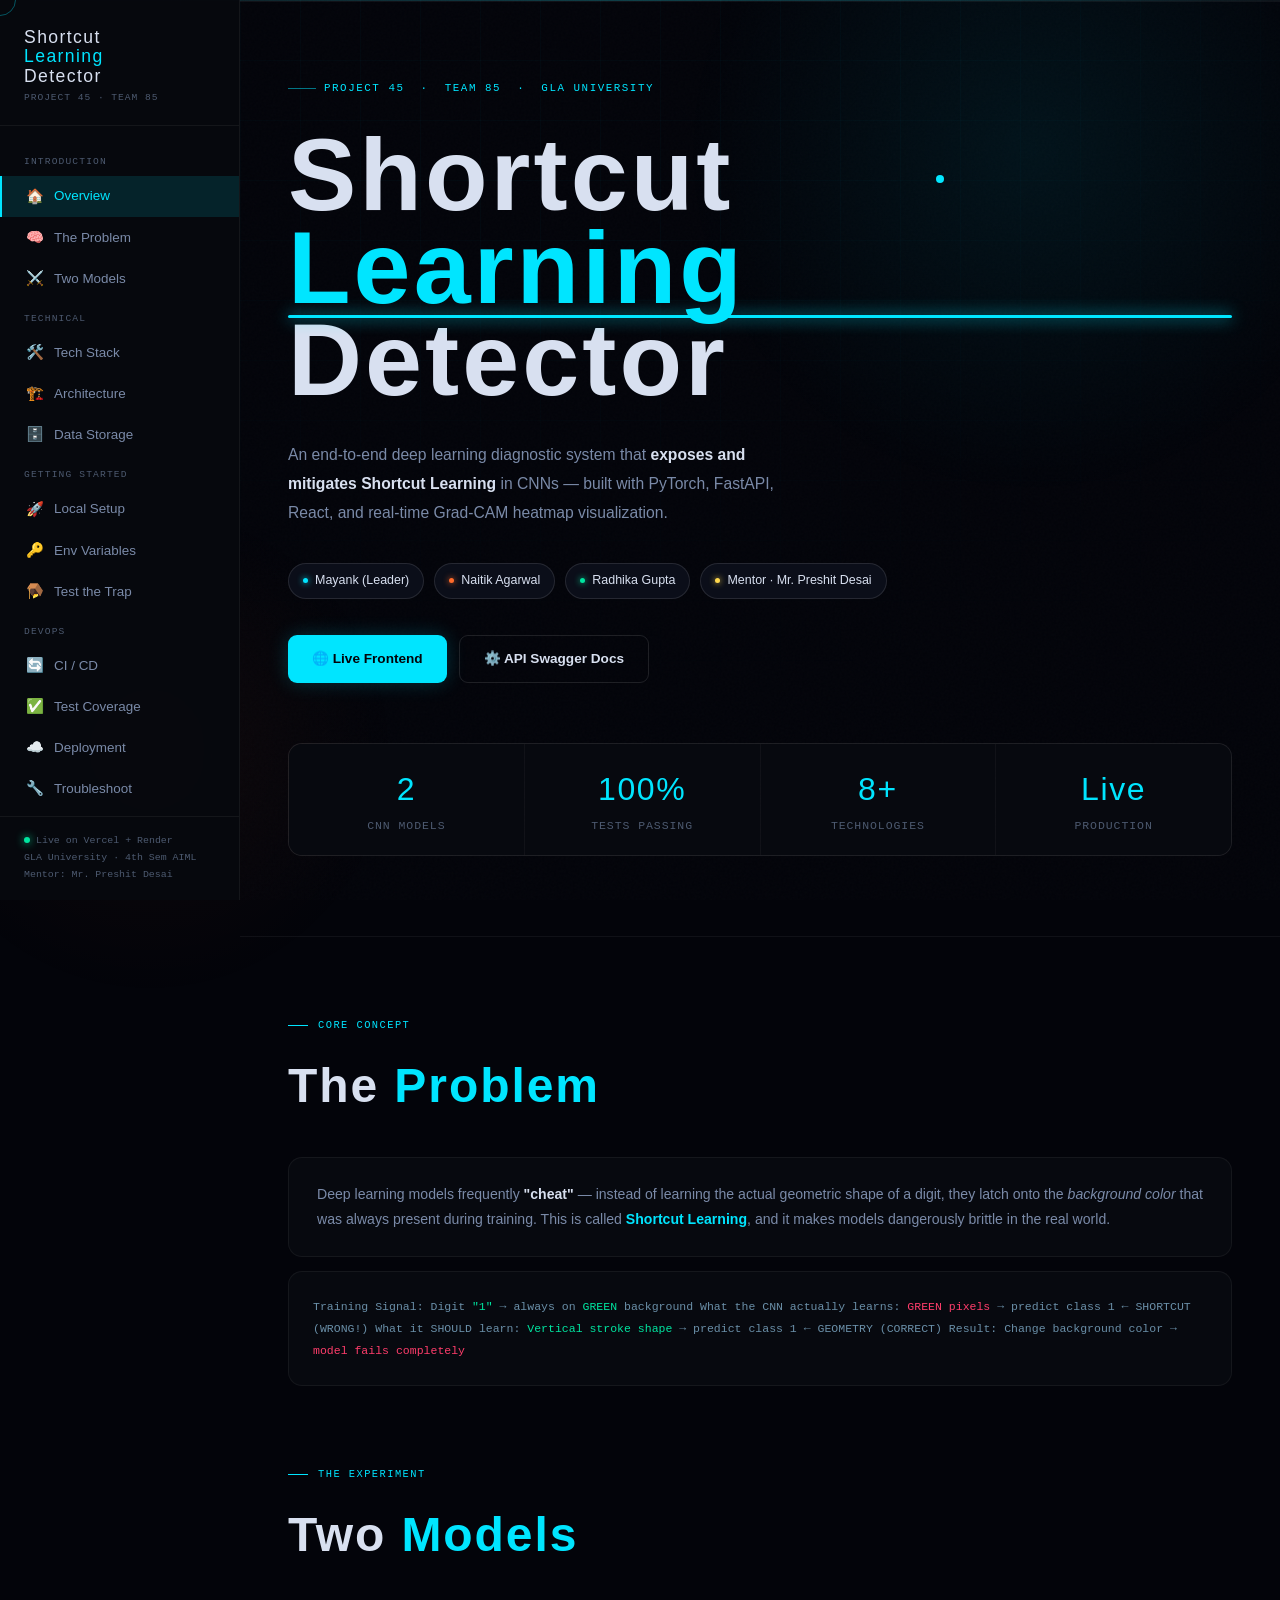
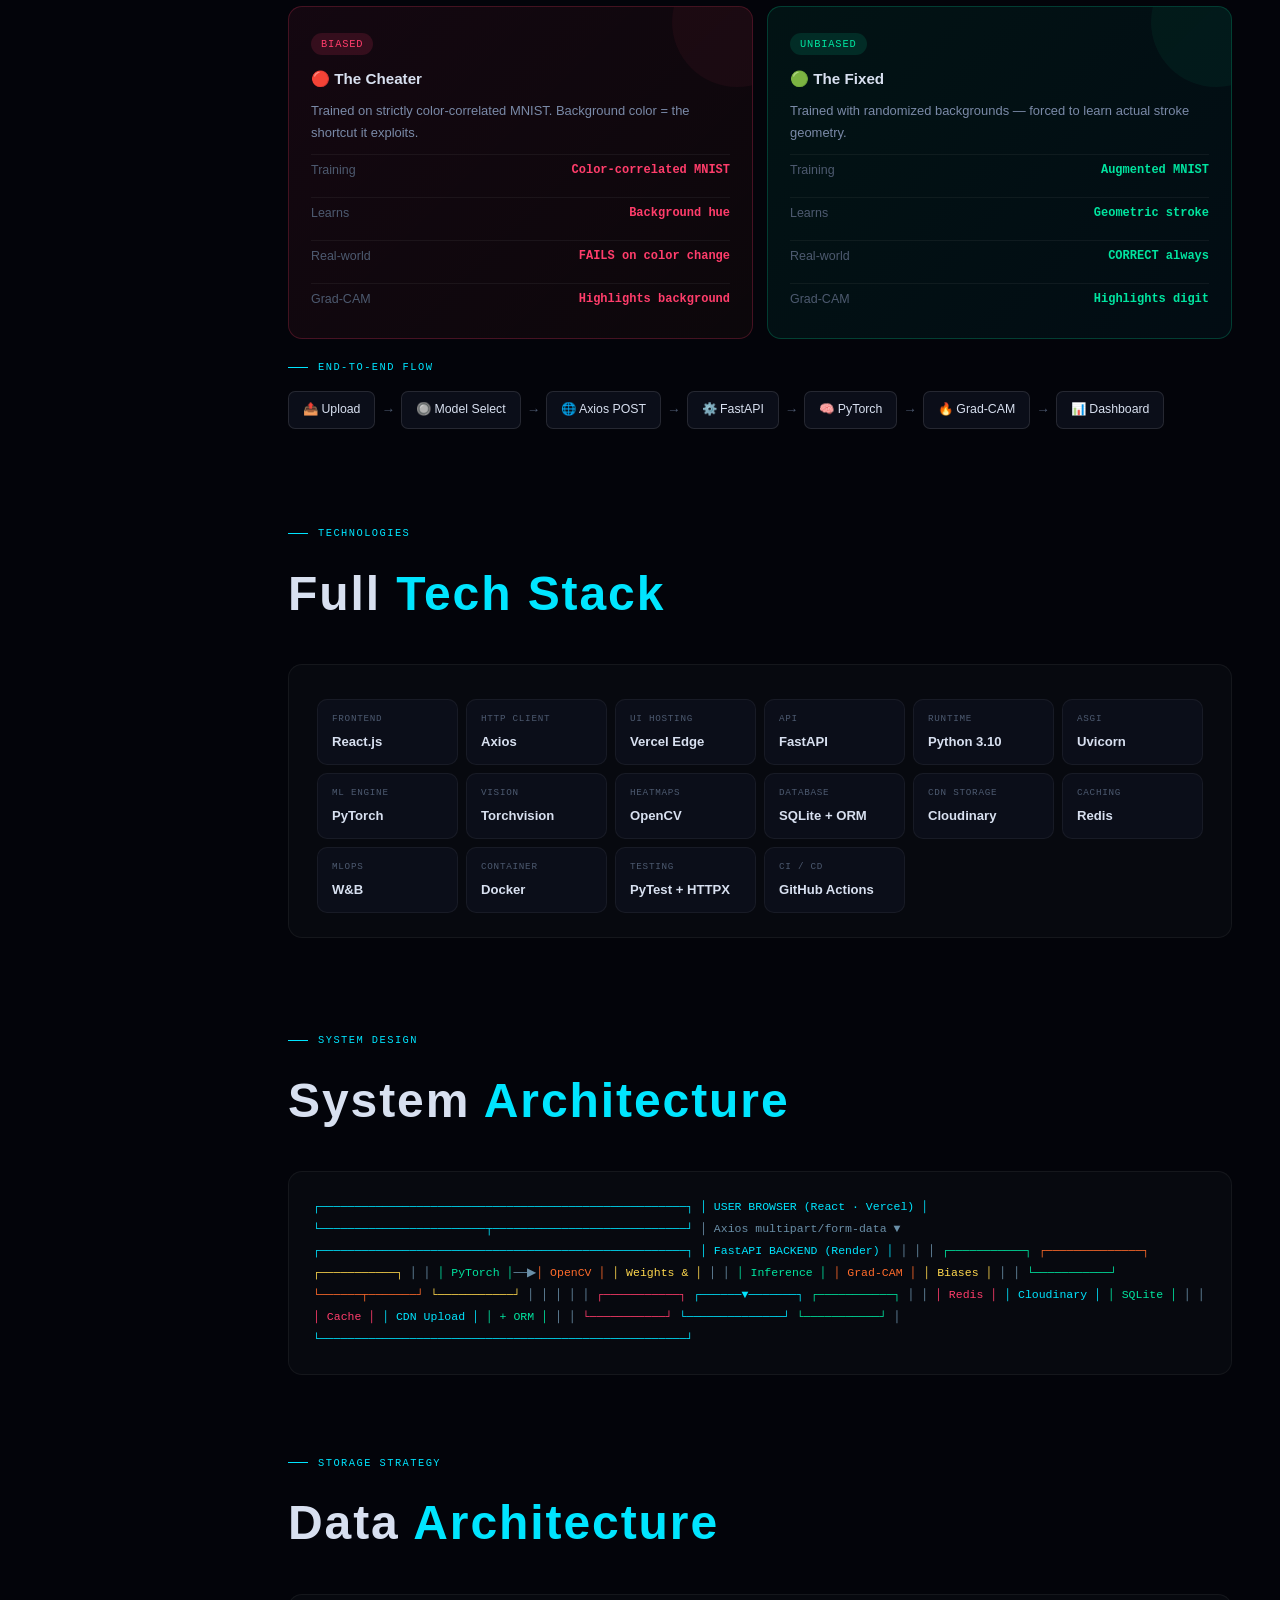
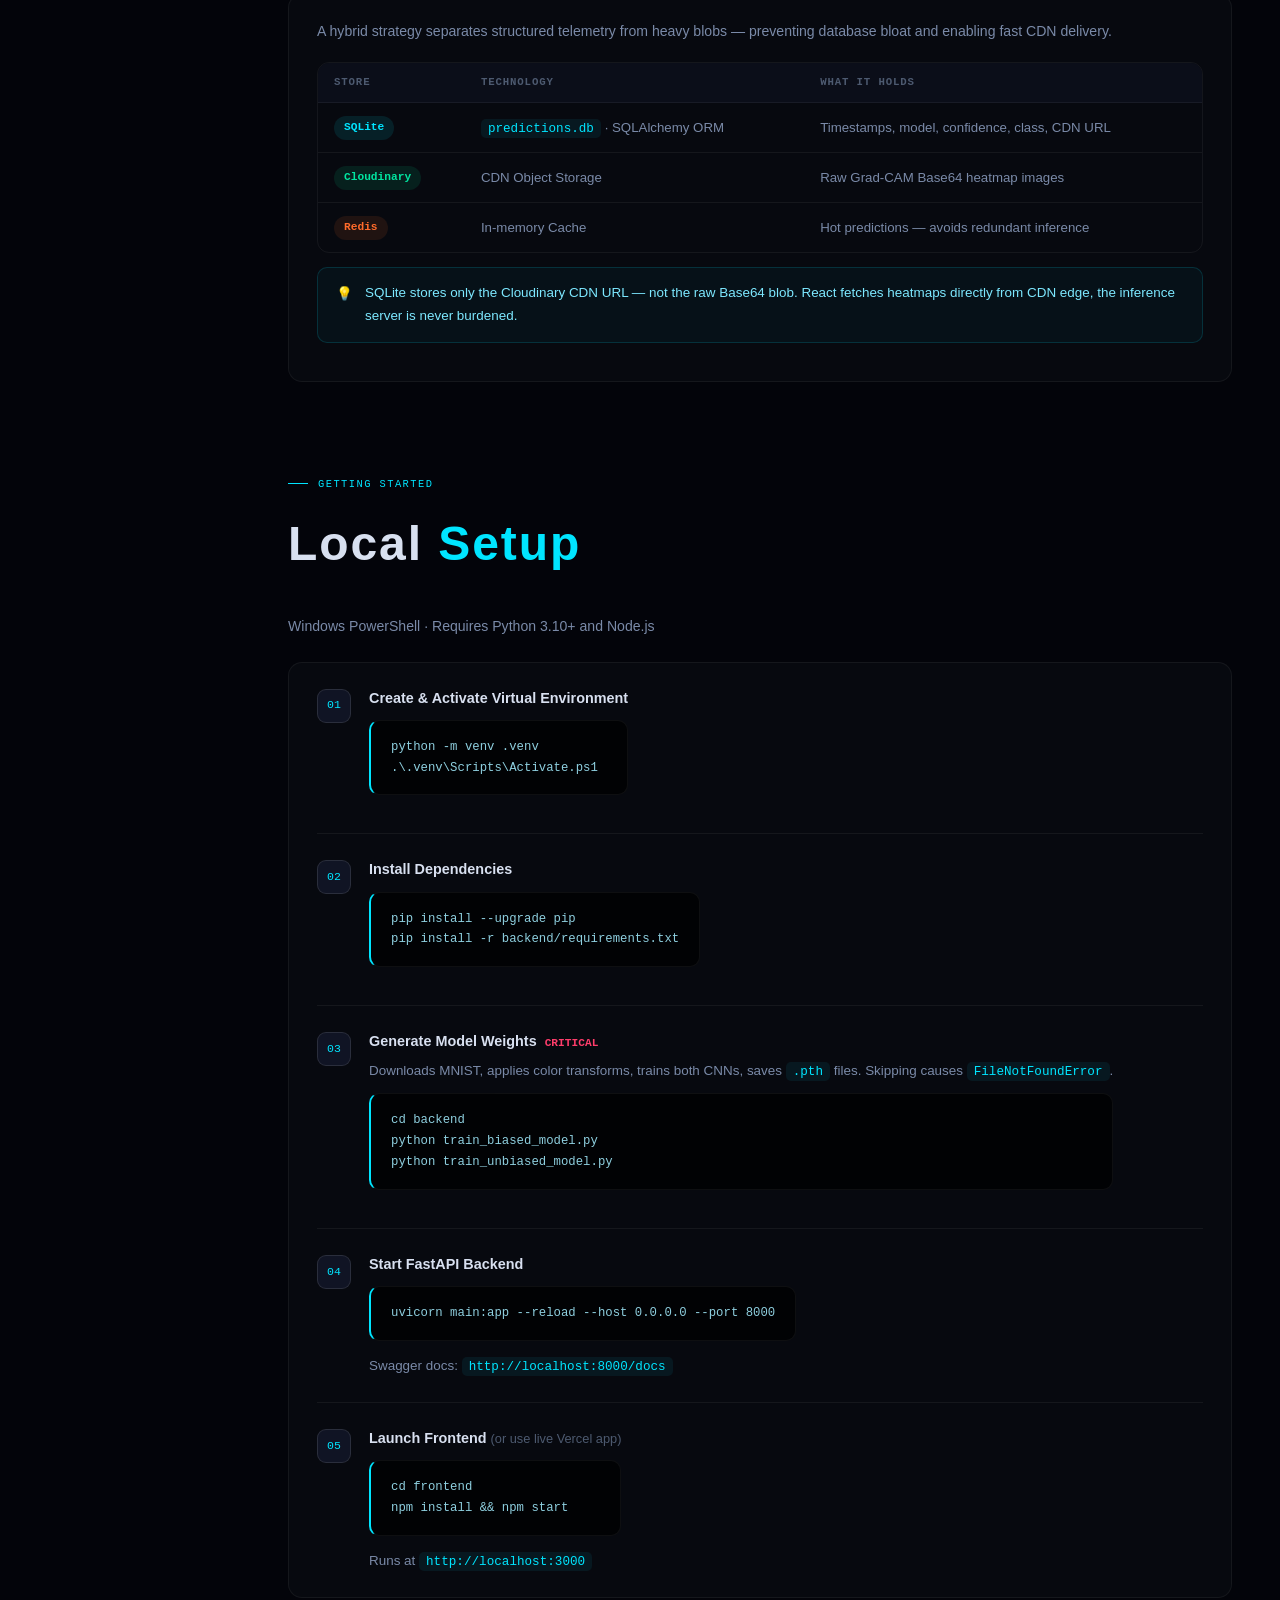
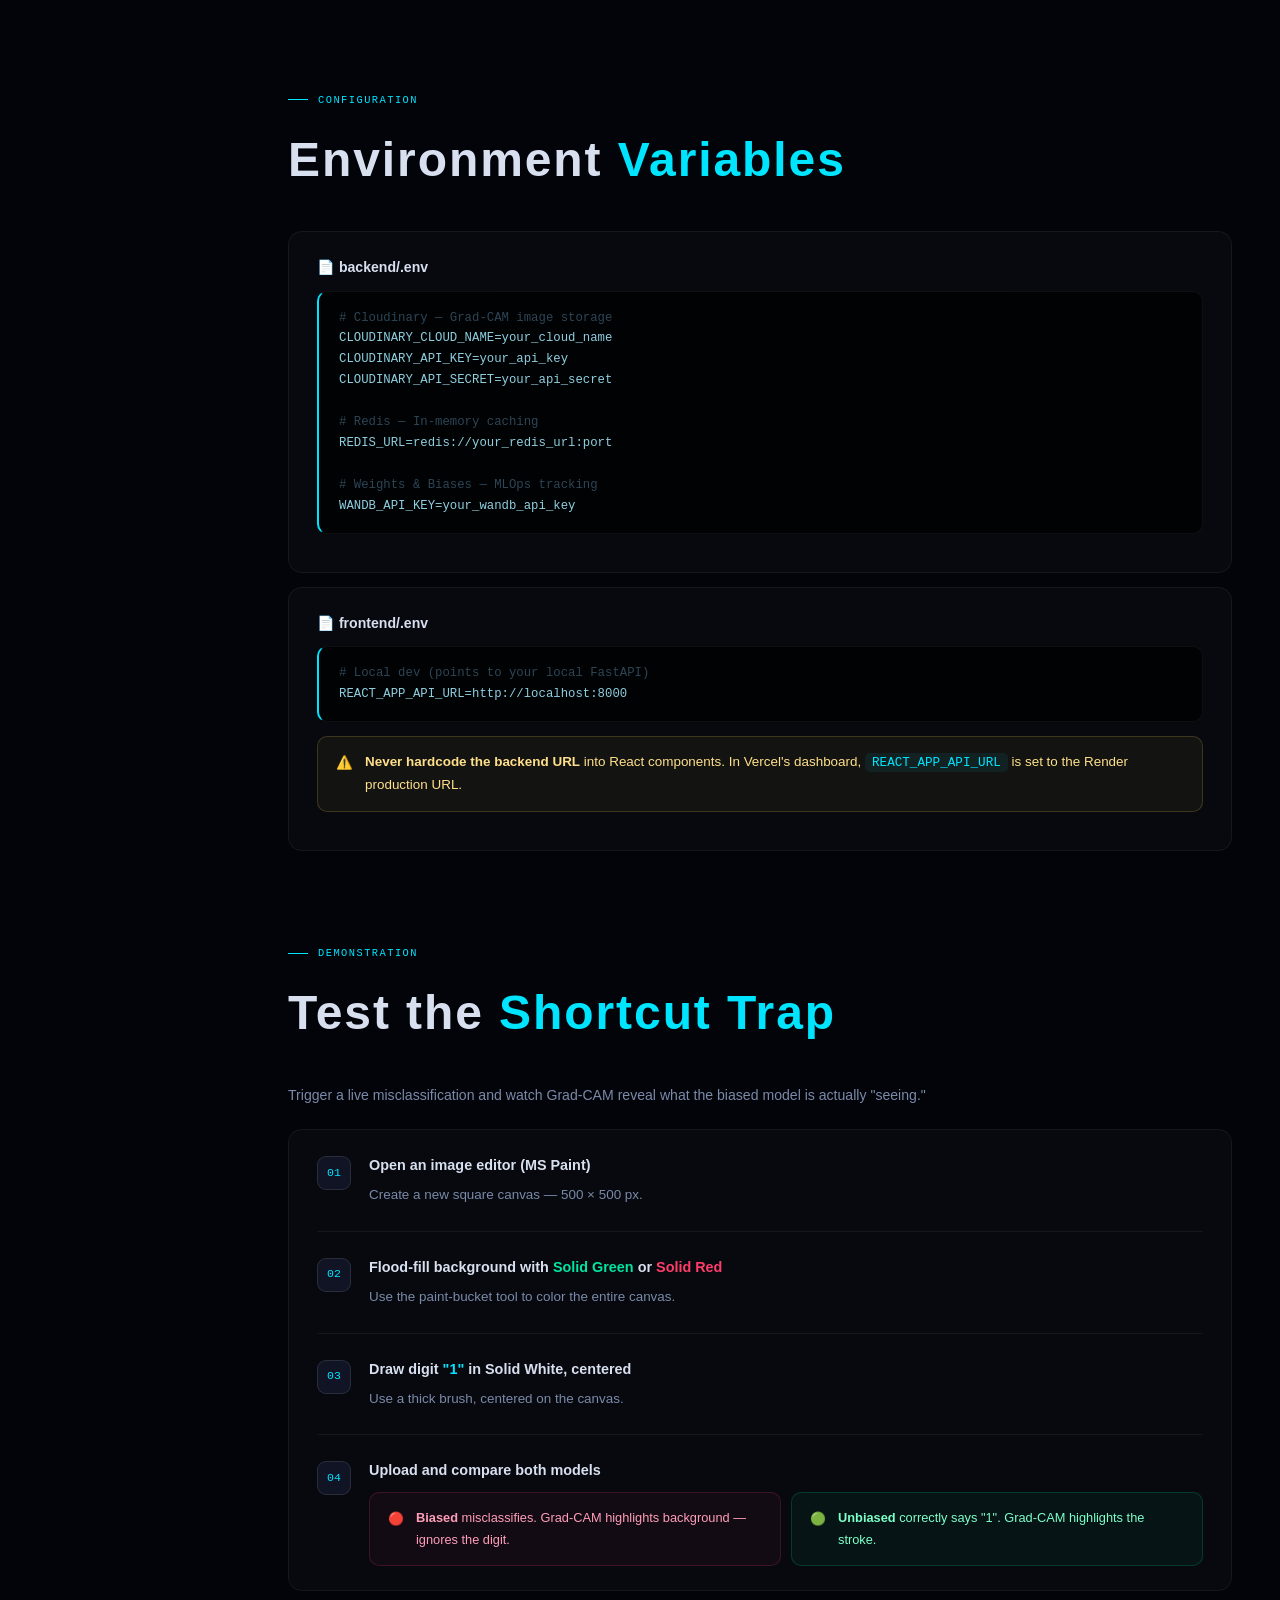
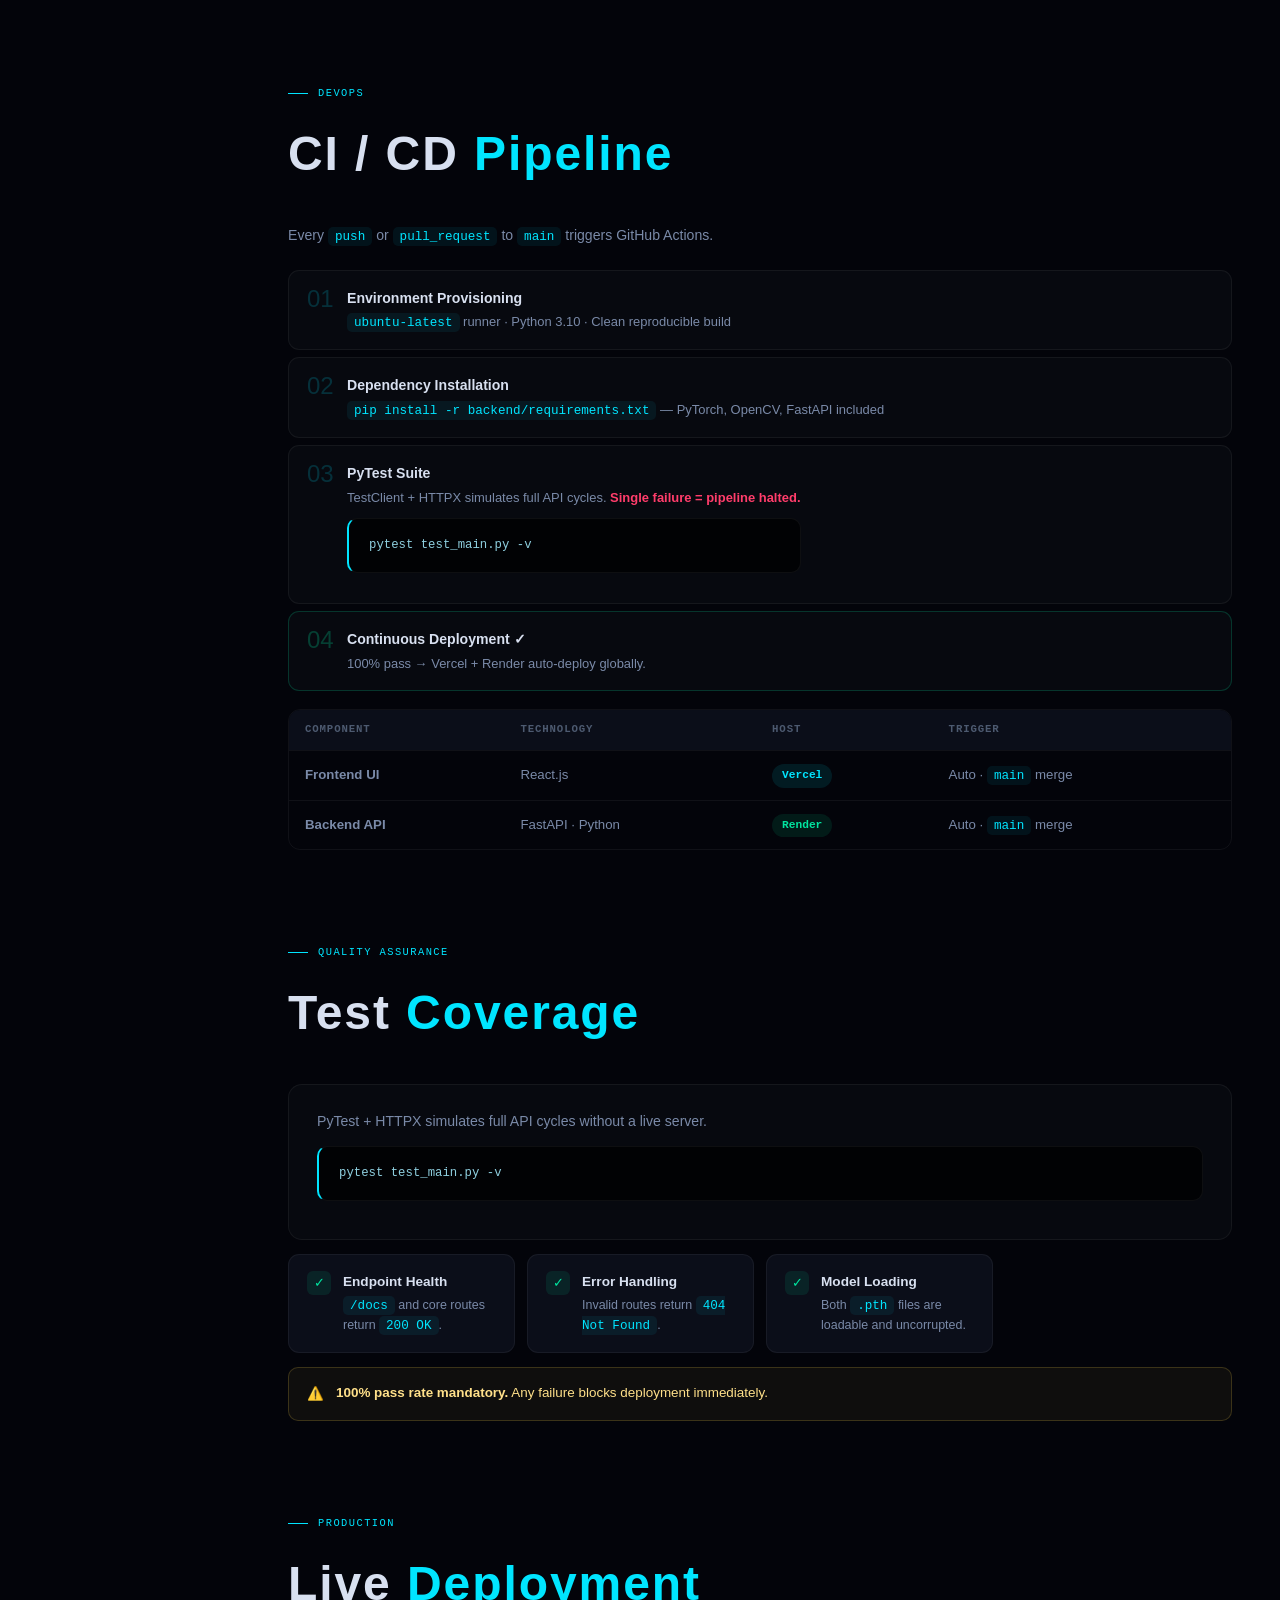
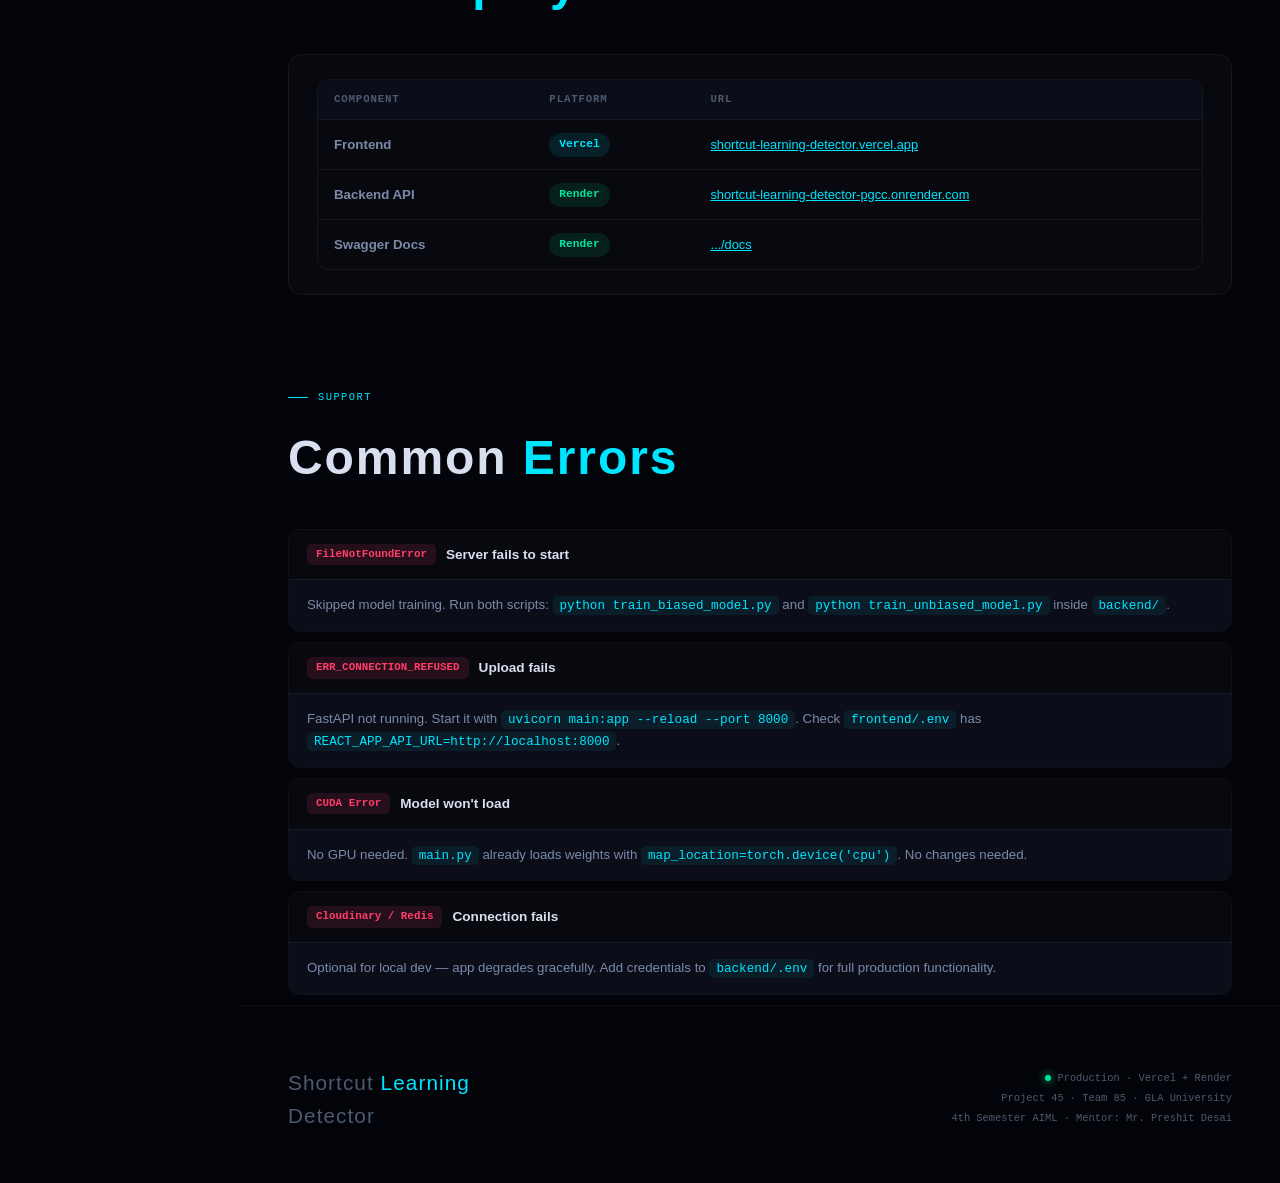
==== index.html @ f6b5def5 "Interactive Index.html" ====
<!DOCTYPE html>
<!-- saved from url=(0043)file:///C:/Users/naiti/Downloads/index.html -->
<html lang="en"><head><meta http-equiv="Content-Type" content="text/html; charset=UTF-8">

<meta name="viewport" content="width=device-width,initial-scale=1.0">
<title>Shortcut Learning Detector · Interactive Docs</title>
<link href="./index2_files/css2" rel="stylesheet">
<style>
:root{
  --bg:#03040a;--s1:#07090f;--s2:#0b0e19;--s3:#101424;
  --border:rgba(255,255,255,0.055);--border2:rgba(255,255,255,0.11);
  --cyan:#00e5ff;--cyan-dim:rgba(0,229,255,0.12);
  --green:#00e5a0;--green-dim:rgba(0,229,160,0.1);
  --red:#ff3d6b;--red-dim:rgba(255,61,107,0.1);
  --orange:#ff6b2b;--yellow:#ffd84d;
  --text:#d8e0f0;--muted:#4d5a70;--muted2:#7a8aa8;
}
*{box-sizing:border-box;margin:0;padding:0}
html{scroll-behavior:smooth}
body{background:var(--bg);color:var(--text);font-family:'Outfit',sans-serif;font-weight:400;overflow-x:hidden;cursor:none;line-height:1.6}

/* CURSOR */
#cur{position:fixed;width:8px;height:8px;background:var(--cyan);border-radius:50%;pointer-events:none;z-index:9999;transform:translate(-50%,-50%);mix-blend-mode:screen}
#ring{position:fixed;width:32px;height:32px;border:1px solid rgba(0,229,255,.35);border-radius:50%;pointer-events:none;z-index:9998;transform:translate(-50%,-50%);transition:width .25s,height .25s,border-color .25s}

/* NOISE */
body::after{content:'';position:fixed;inset:0;background-image:url("data:image/svg+xml,%3Csvg viewBox='0 0 512 512' xmlns='http://www.w3.org/2000/svg'%3E%3Cfilter id='f'%3E%3CfeTurbulence type='fractalNoise' baseFrequency='.75' numOctaves='4' stitchTiles='stitch'/%3E%3C/filter%3E%3Crect width='100%25' height='100%25' filter='url(%23f)'/%3E%3C/svg%3E");opacity:.02;pointer-events:none;z-index:0}

/* ANIMATED GRID BG */
.grid-bg{position:fixed;inset:0;z-index:0;
  background-image:linear-gradient(rgba(0,229,255,.025) 1px,transparent 1px),linear-gradient(90deg,rgba(0,229,255,.025) 1px,transparent 1px);
  background-size:60px 60px;
  mask-image:radial-gradient(ellipse 80% 80% at 50% 0%,black 30%,transparent 100%)}
.glow-1{position:fixed;width:700px;height:700px;border-radius:50%;background:radial-gradient(circle,rgba(0,229,255,.07) 0%,transparent 70%);top:-200px;right:-100px;pointer-events:none;z-index:0;animation:float1 12s ease-in-out infinite}
.glow-2{position:fixed;width:500px;height:500px;border-radius:50%;background:radial-gradient(circle,rgba(255,107,43,.05) 0%,transparent 70%);bottom:-100px;left:-100px;pointer-events:none;z-index:0;animation:float2 15s ease-in-out infinite}
@keyframes float1{0%,100%{transform:translate(0,0)}50%{transform:translate(-30px,40px)}}
@keyframes float2{0%,100%{transform:translate(0,0)}50%{transform:translate(30px,-30px)}}

/* SCAN LINE */
.scan{position:fixed;top:0;left:0;right:0;height:1px;background:linear-gradient(90deg,transparent 0%,var(--cyan) 50%,transparent 100%);opacity:.2;z-index:1;animation:scan 8s linear infinite}
@keyframes scan{0%{top:-1px}100%{top:100vh}}

/* SIDEBAR NAV */
.sidebar{
  position:fixed;left:0;top:0;bottom:0;width:240px;
  background:rgba(7,9,15,.92);
  border-right:1px solid var(--border);
  z-index:100;
  display:flex;flex-direction:column;
  padding:0;
  backdrop-filter:blur(20px);
  transform:translateX(0);
  transition:transform .3s;
}
.sidebar-logo{
  padding:28px 24px 20px;
  border-bottom:1px solid var(--border);
}
.sidebar-logo-title{
  font-family:'Bebas Neue',sans-serif;
  font-size:1.1rem;letter-spacing:.08em;
  line-height:1.1;
}
.sidebar-logo-title span{color:var(--cyan)}
.sidebar-logo-sub{
  font-family:'JetBrains Mono',monospace;
  font-size:.6rem;color:var(--muted);
  letter-spacing:.1em;text-transform:uppercase;
  margin-top:4px;
}
.sidebar-nav{flex:1;overflow-y:auto;padding:16px 0}
.nav-group-label{
  font-family:'JetBrains Mono',monospace;
  font-size:.6rem;color:var(--muted);
  letter-spacing:.12em;text-transform:uppercase;
  padding:12px 24px 6px;
}
.nav-item{
  display:flex;align-items:center;gap:10px;
  padding:9px 24px;font-size:.84rem;font-weight:500;
  color:var(--muted2);text-decoration:none;
  border-left:2px solid transparent;
  transition:all .2s;cursor:pointer;
}
.nav-item:hover{color:var(--text);background:rgba(0,229,255,.04);border-left-color:rgba(0,229,255,.3)}
.nav-item.active{color:var(--cyan);background:var(--cyan-dim);border-left-color:var(--cyan)}
.nav-item .ni{font-size:.9rem;width:18px;text-align:center}
.sidebar-footer{
  padding:16px 24px;border-top:1px solid var(--border);
  font-family:'JetBrains Mono',monospace;
  font-size:.62rem;color:var(--muted);line-height:1.7;
}
.live-dot{display:inline-block;width:6px;height:6px;border-radius:50%;background:var(--green);box-shadow:0 0 8px var(--green);margin-right:6px;animation:pulse 2s infinite}
@keyframes pulse{0%,100%{opacity:1}50%{opacity:.4}}

/* MOBILE TOGGLE */
.mob-toggle{display:none;position:fixed;top:16px;left:16px;z-index:200;width:40px;height:40px;background:var(--s2);border:1px solid var(--border2);border-radius:10px;align-items:center;justify-content:center;cursor:none;font-size:1rem}

/* MAIN */
.main{margin-left:240px;position:relative;z-index:2}
.page{max-width:820px;padding:0 48px 120px}

/* HERO */
.hero{
  min-height:100vh;
  display:flex;flex-direction:column;justify-content:center;
  padding:80px 48px 80px;
  position:relative;
  border-bottom:1px solid var(--border);
}
.hero-tag{
  display:inline-flex;align-items:center;gap:8px;
  font-family:'JetBrains Mono',monospace;
  font-size:.68rem;color:var(--cyan);
  letter-spacing:.14em;text-transform:uppercase;
  margin-bottom:32px;
  opacity:0;animation:up .6s .1s ease forwards;
}
.hero-tag::before{content:'';width:28px;height:1px;background:var(--cyan);opacity:.5}
.hero-h1{
  font-family:'Bebas Neue',sans-serif;
  font-size:clamp(3.5rem,8vw,7.5rem);
  line-height:.9;letter-spacing:.03em;
  opacity:0;animation:up .7s .2s ease forwards;
  margin-bottom:6px;
}
.hero-h1 .w1{display:block;color:var(--text)}
.hero-h1 .w2{display:block;color:var(--cyan);position:relative}
.hero-h1 .w2::after{
  content:'';position:absolute;
  left:0;bottom:-4px;height:3px;width:0%;
  background:var(--cyan);border-radius:2px;
  animation:underline-grow 1s 1.2s ease forwards;
  box-shadow:0 0 16px var(--cyan);
}
@keyframes underline-grow{to{width:100%}}
.hero-h1 .w3{display:block;color:var(--text)}
.hero-p{
  font-size:.98rem;color:var(--muted2);font-weight:300;
  max-width:520px;line-height:1.85;
  margin:28px 0 36px;
  opacity:0;animation:up .6s .5s ease forwards;
}
.hero-chips{
  display:flex;flex-wrap:wrap;gap:10px;margin-bottom:36px;
  opacity:0;animation:up .6s .65s ease forwards;
}
.chip{
  display:flex;align-items:center;gap:7px;
  background:var(--s2);border:1px solid var(--border2);
  border-radius:100px;padding:7px 14px;font-size:.78rem;
  transition:all .25s;
}
.chip:hover{border-color:rgba(0,229,255,.3);background:var(--s3);transform:translateY(-1px)}
.chip-dot{width:5px;height:5px;border-radius:50%}
.hero-btns{display:flex;gap:12px;flex-wrap:wrap;opacity:0;animation:up .6s .8s ease forwards}
.btn{
  display:inline-flex;align-items:center;gap:9px;
  padding:12px 24px;border-radius:9px;
  font-size:.85rem;font-weight:600;
  text-decoration:none;transition:all .25s;
  position:relative;overflow:hidden;
}
.btn::before{content:'';position:absolute;inset:0;background:linear-gradient(90deg,transparent,rgba(255,255,255,.1),transparent);transform:translateX(-100%);transition:transform .5s}
.btn:hover::before{transform:translateX(100%)}
.btn-p{background:var(--cyan);color:#03040a;box-shadow:0 0 20px rgba(0,229,255,.2)}
.btn-p:hover{background:#2aeeff;box-shadow:0 0 36px rgba(0,229,255,.4);transform:translateY(-2px)}
.btn-s{background:transparent;color:var(--text);border:1px solid var(--border2)}
.btn-s:hover{border-color:var(--cyan);color:var(--cyan);transform:translateY(-2px)}

/* STATS ROW */
.stats{
  display:grid;grid-template-columns:repeat(4,1fr);gap:1px;
  background:var(--border);border:1px solid var(--border);
  border-radius:14px;overflow:hidden;margin-top:60px;
  opacity:0;animation:up .6s 1s ease forwards;
}
.stat{background:var(--s1);padding:20px 24px;text-align:center}
.stat-num{font-family:'Bebas Neue',sans-serif;font-size:2rem;color:var(--cyan);letter-spacing:.05em}
.stat-label{font-size:.72rem;color:var(--muted);font-family:'JetBrains Mono',monospace;text-transform:uppercase;letter-spacing:.08em;margin-top:2px}

/* SECTIONS */
.section{padding:80px 48px 0;scroll-margin-top:40px}
.sec-eyebrow{
  font-family:'JetBrains Mono',monospace;
  font-size:.65rem;color:var(--cyan);
  letter-spacing:.14em;text-transform:uppercase;
  display:flex;align-items:center;gap:10px;margin-bottom:14px;
}
.sec-eyebrow::before{content:'';width:20px;height:1px;background:var(--cyan)}
.sec-title{
  font-family:'Bebas Neue',sans-serif;
  font-size:clamp(2rem,4vw,3rem);
  letter-spacing:.04em;margin-bottom:32px;
}
.sec-title .ac{color:var(--cyan)}

/* CARDS */
.card{
  background:var(--s1);border:1px solid var(--border);
  border-radius:14px;padding:24px 28px;margin-bottom:14px;
  transition:border-color .3s,transform .3s,box-shadow .3s;
  position:relative;overflow:hidden;
}
.card::after{content:'';position:absolute;inset:0;background:linear-gradient(135deg,rgba(0,229,255,.025),transparent 50%);opacity:0;transition:opacity .3s}
.card:hover{border-color:rgba(0,229,255,.18);transform:translateY(-3px);box-shadow:0 16px 48px rgba(0,0,0,.5)}
.card:hover::after{opacity:1}
p.cb{font-size:.88rem;color:var(--muted2);line-height:1.78}

/* MODEL COMPARISON */
.model-row{display:grid;grid-template-columns:1fr 1fr;gap:14px;margin:20px 0}
.mc{border-radius:14px;padding:22px;position:relative;overflow:hidden}
.mc.b{background:linear-gradient(135deg,rgba(255,61,107,.07),rgba(255,107,43,.04));border:1px solid rgba(255,61,107,.22)}
.mc.u{background:linear-gradient(135deg,rgba(0,229,160,.07),rgba(0,229,255,.04));border:1px solid rgba(0,229,160,.22)}
.mc::before{content:'';position:absolute;top:-50px;right:-50px;width:130px;height:130px;border-radius:50%;opacity:.05}
.mc.b::before{background:var(--red)}
.mc.u::before{background:var(--green)}
.mc-badge{display:inline-block;font-family:'JetBrains Mono',monospace;font-size:.65rem;padding:3px 10px;border-radius:100px;margin-bottom:12px;letter-spacing:.08em;text-transform:uppercase}
.b .mc-badge{background:rgba(255,61,107,.14);color:var(--red)}
.u .mc-badge{background:rgba(0,229,160,.12);color:var(--green)}
.mc-name{font-weight:700;font-size:.95rem;margin-bottom:8px}
.mc-body{font-size:.81rem;color:var(--muted2);line-height:1.7}
.mc-row{display:flex;justify-content:space-between;align-items:center;padding:6px 0;border-top:1px solid rgba(255,255,255,.05);margin-top:10px;font-size:.78rem}
.mc-row-label{color:var(--muted)}
.mc-row-val{font-weight:600;font-family:'JetBrains Mono',monospace;font-size:.75rem}
.b .mc-row-val{color:var(--red)}
.u .mc-row-val{color:var(--green)}

/* TECH CHIPS */
.tech-grid{display:grid;grid-template-columns:repeat(auto-fill,minmax(140px,1fr));gap:8px;margin-top:10px}
.tc{background:var(--s2);border:1px solid var(--border);border-radius:10px;padding:12px 14px;transition:all .22s;cursor:default}
.tc:hover{border-color:rgba(0,229,255,.22);background:var(--s3);transform:translateY(-2px)}
.tc-cat{font-family:'JetBrains Mono',monospace;font-size:.58rem;color:var(--muted);text-transform:uppercase;letter-spacing:.08em;margin-bottom:4px}
.tc-name{font-weight:600;font-size:.82rem}

/* STEPS */
.steps{counter-reset:sc}
.step{display:flex;gap:18px;padding-bottom:24px;margin-bottom:24px;border-bottom:1px solid var(--border);counter-increment:sc}
.step:last-child{border-bottom:none;padding-bottom:0;margin-bottom:0}
.sn{width:34px;height:34px;flex-shrink:0;border-radius:9px;background:var(--s3);border:1px solid var(--border2);display:flex;align-items:center;justify-content:center;font-family:'JetBrains Mono',monospace;font-size:.72rem;color:var(--cyan);margin-top:2px}
.sn::before{content:counter(sc,decimal-leading-zero)}
.sb h4{font-weight:600;font-size:.9rem;margin-bottom:7px}
.sb p{font-size:.84rem;color:var(--muted2);line-height:1.7;margin-bottom:0}

/* CODE */
pre{background:#010204;border:1px solid var(--border);border-left:2px solid var(--cyan);border-radius:10px;padding:16px 20px;font-family:'JetBrains Mono',monospace;font-size:.77rem;color:#8ecfdf;overflow-x:auto;margin:10px 0 14px;line-height:1.7;position:relative}
pre .cm{color:#2d4555}
code{font-family:'JetBrains Mono',monospace;font-size:.79rem;background:rgba(0,229,255,.07);color:var(--cyan);padding:2px 7px;border-radius:5px}

/* FLOW */
.flow{display:flex;flex-wrap:wrap;align-items:center;gap:0;margin:16px 0}
.fn{background:var(--s2);border:1px solid var(--border2);border-radius:7px;padding:8px 14px;font-size:.77rem;font-weight:500;white-space:nowrap;transition:all .2s}
.fn:hover{border-color:var(--cyan);color:var(--cyan)}
.fa{padding:0 6px;color:var(--muted);font-size:.85rem}

/* TABLE */
.tw{border-radius:12px;overflow:hidden;border:1px solid var(--border);margin:14px 0}
table{width:100%;border-collapse:collapse;font-size:.83rem}
thead tr{background:var(--s2)}
th{padding:11px 16px;text-align:left;font-weight:600;font-family:'JetBrains Mono',monospace;font-size:.67rem;color:var(--muted);letter-spacing:.08em;text-transform:uppercase;border-bottom:1px solid var(--border)}
td{padding:12px 16px;border-bottom:1px solid var(--border);color:var(--muted2);vertical-align:middle}
tr:last-child td{border-bottom:none}
tr:hover td{background:rgba(255,255,255,.015)}

/* PILLS */
.pill{display:inline-block;padding:3px 10px;border-radius:100px;font-size:.7rem;font-weight:600;font-family:'JetBrains Mono',monospace}
.pc{background:rgba(0,229,255,.1);color:var(--cyan)}
.pg{background:rgba(0,229,160,.1);color:var(--green)}
.pr{background:rgba(255,61,107,.1);color:var(--red)}
.po{background:rgba(255,107,43,.1);color:var(--orange)}

/* ALERTS */
.al{border-radius:10px;padding:14px 18px;display:flex;gap:12px;align-items:flex-start;font-size:.84rem;line-height:1.7;margin:14px 0}
.ali{flex-shrink:0;margin-top:1px}
.al.w{background:rgba(255,216,77,.05);border:1px solid rgba(255,216,77,.18);color:#ffe08a}
.al.i{background:rgba(0,229,255,.04);border:1px solid rgba(0,229,255,.15);color:#7de8ff}
.al.s{background:rgba(0,229,160,.05);border:1px solid rgba(0,229,160,.18);color:#7dffc8}
.al.d{background:rgba(255,61,107,.05);border:1px solid rgba(255,61,107,.18);color:#ff9db8}

/* PIPELINE */
.pipe{margin:18px 0}
.ps{display:flex;gap:14px;align-items:flex-start;padding:16px 18px;background:var(--s1);border:1px solid var(--border);border-radius:11px;margin-bottom:7px;transition:all .25s}
.ps:hover{border-color:rgba(0,229,255,.18);background:var(--s2)}
.pn{font-family:'Bebas Neue',sans-serif;font-size:1.5rem;color:rgba(0,229,255,.18);line-height:1;flex-shrink:0;width:26px;transition:color .25s}
.ps:hover .pn{color:var(--cyan)}
.pc2 h4{font-weight:600;font-size:.88rem;margin-bottom:3px}
.pc2 p{font-size:.81rem;color:var(--muted2)}

/* TEST CARDS */
.tg{display:grid;grid-template-columns:repeat(auto-fill,minmax(220px,1fr));gap:12px;margin-top:10px}
.tc2{background:var(--s2);border:1px solid var(--border);border-radius:11px;padding:16px 18px;display:flex;gap:12px;align-items:flex-start;transition:border-color .25s}
.tc2:hover{border-color:rgba(0,229,160,.28)}
.ck{width:24px;height:24px;flex-shrink:0;background:rgba(0,229,160,.1);border-radius:6px;display:flex;align-items:center;justify-content:center;color:var(--green);font-size:.8rem}
.tc2 h4{font-weight:600;font-size:.85rem;margin-bottom:3px}
.tc2 p{font-size:.78rem;color:var(--muted2);line-height:1.6}

/* TROUBLESHOOT */
.tr2{border:1px solid var(--border);border-radius:11px;overflow:hidden;margin-bottom:10px;transition:border-color .25s}
.tr2:hover{border-color:rgba(0,229,255,.18)}
.tq{padding:14px 18px;background:var(--s1);display:flex;align-items:center;gap:10px;font-weight:600;font-size:.85rem}
.tt{font-family:'JetBrains Mono',monospace;font-size:.68rem;background:rgba(255,61,107,.12);color:var(--red);padding:2px 9px;border-radius:5px;flex-shrink:0}
.ta{padding:14px 18px;background:var(--s2);font-size:.83rem;color:var(--muted2);line-height:1.7;border-top:1px solid var(--border)}

/* ARCH DIAGRAM */
.arch{
  background:var(--s1);border:1px solid var(--border);
  border-radius:14px;padding:24px;
  font-family:'JetBrains Mono',monospace;
  font-size:.72rem;line-height:1.9;
  color:#6a8fa8;overflow-x:auto;
}
.arch .h{color:var(--cyan)}
.arch .g{color:var(--green)}
.arch .o{color:var(--orange)}
.arch .r{color:var(--red)}
.arch .y{color:var(--yellow)}

/* SCROLL REVEAL */
.rv{opacity:0;transform:translateY(28px);transition:opacity .65s ease,transform .65s ease}
.rv.on{opacity:1;transform:translateY(0)}

/* PROGRESS BAR TOP */
.progress-bar{position:fixed;top:0;left:240px;right:0;height:2px;background:var(--border);z-index:200}
.progress-fill{height:100%;background:linear-gradient(90deg,var(--cyan),var(--green));width:0%;transition:width .1s;box-shadow:0 0 8px var(--cyan)}

/* FOOTER */
.footer{padding:60px 48px;border-top:1px solid var(--border);display:flex;justify-content:space-between;align-items:center;flex-wrap:wrap;gap:20px}
.fb{font-family:'Bebas Neue',sans-serif;font-size:1.3rem;letter-spacing:.05em;color:var(--muted)}
.fb span{color:var(--cyan)}
.fi{font-family:'JetBrains Mono',monospace;font-size:.65rem;color:var(--muted);text-align:right;line-height:1.9}

/* ANIM */
@keyframes up{from{opacity:0;transform:translateY(22px)}to{opacity:1;transform:translateY(0)}}

/* SCROLLBAR */
::-webkit-scrollbar{width:4px}
::-webkit-scrollbar-track{background:transparent}
::-webkit-scrollbar-thumb{background:var(--s3);border-radius:10px}

/* RESPONSIVE */
@media(max-width:800px){
  .sidebar{transform:translateX(-100%)}
  .sidebar.open{transform:translateX(0)}
  .main{margin-left:0}
  .progress-bar{left:0}
  .mob-toggle{display:flex}
  .hero,.section{padding-left:24px;padding-right:24px}
  .page{padding:0 24px 80px}
  .model-row{grid-template-columns:1fr}
  .stats{grid-template-columns:1fr 1fr}
  .footer{padding:40px 24px;flex-direction:column;align-items:flex-start}
  .fi{text-align:left}
}
</style>
</head>
<body>

<div id="cur" style="left: 940px; top: 179px;"></div>
<div id="ring" style="left: 915.66px; top: 187.675px;"></div>
<div class="grid-bg"></div>
<div class="glow-1"></div>
<div class="glow-2"></div>
<div class="scan"></div>
<div class="progress-bar"><div class="progress-fill" id="prog" style="width: 0%;"></div></div>

<!-- MOBILE TOGGLE -->
<button class="mob-toggle" id="mob-toggle" onclick="toggleSidebar()">☰</button>

<!-- SIDEBAR -->
<nav class="sidebar" id="sidebar">
  <div class="sidebar-logo">
    <div class="sidebar-logo-title">Shortcut<br><span>Learning</span><br>Detector</div>
    <div class="sidebar-logo-sub">Project 45 · Team 85</div>
  </div>
  <div class="sidebar-nav">
    <div class="nav-group-label">Introduction</div>
    <a class="nav-item active" onclick="scrollTo(&#39;hero&#39;)"><span class="ni">🏠</span> Overview</a>
    <a class="nav-item" onclick="scrollTo(&#39;problem&#39;)"><span class="ni">🧠</span> The Problem</a>
    <a class="nav-item" onclick="scrollTo(&#39;models&#39;)"><span class="ni">⚔️</span> Two Models</a>

    <div class="nav-group-label">Technical</div>
    <a class="nav-item" onclick="scrollTo(&#39;stack&#39;)"><span class="ni">🛠️</span> Tech Stack</a>
    <a class="nav-item" onclick="scrollTo(&#39;arch&#39;)"><span class="ni">🏗️</span> Architecture</a>
    <a class="nav-item" onclick="scrollTo(&#39;data&#39;)"><span class="ni">🗄️</span> Data Storage</a>

    <div class="nav-group-label">Getting Started</div>
    <a class="nav-item" onclick="scrollTo(&#39;setup&#39;)"><span class="ni">🚀</span> Local Setup</a>
    <a class="nav-item" onclick="scrollTo(&#39;envvars&#39;)"><span class="ni">🔑</span> Env Variables</a>
    <a class="nav-item" onclick="scrollTo(&#39;trap&#39;)"><span class="ni">🪤</span> Test the Trap</a>

    <div class="nav-group-label">DevOps</div>
    <a class="nav-item" onclick="scrollTo(&#39;cicd&#39;)"><span class="ni">🔄</span> CI / CD</a>
    <a class="nav-item" onclick="scrollTo(&#39;tests&#39;)"><span class="ni">✅</span> Test Coverage</a>
    <a class="nav-item" onclick="scrollTo(&#39;deploy&#39;)"><span class="ni">☁️</span> Deployment</a>
    <a class="nav-item" onclick="scrollTo(&#39;trouble&#39;)"><span class="ni">🔧</span> Troubleshoot</a>
  </div>
  <div class="sidebar-footer">
    <div><span class="live-dot"></span>Live on Vercel + Render</div>
    <div>GLA University · 4th Sem AIML</div>
    <div>Mentor: Mr. Preshit Desai</div>
  </div>
</nav>

<!-- MAIN CONTENT -->
<main class="main">

<!-- ══════ HERO ══════ -->
<section class="hero" id="hero">
  <div class="hero-tag">Project 45 &nbsp;·&nbsp; Team 85 &nbsp;·&nbsp; GLA University</div>
  <h1 class="hero-h1">
    <span class="w1">Shortcut</span>
    <span class="w2">Learning</span>
    <span class="w3">Detector</span>
  </h1>
  <p class="hero-p">An end-to-end deep learning diagnostic system that <strong style="color:var(--text)">exposes and mitigates Shortcut Learning</strong> in CNNs — built with PyTorch, FastAPI, React, and real-time Grad-CAM heatmap visualization.</p>
  <div class="hero-chips">
    <div class="chip"><span class="chip-dot" style="background:var(--cyan);box-shadow:0 0 6px var(--cyan)"></span>Mayank (Leader)</div>
    <div class="chip"><span class="chip-dot" style="background:var(--orange);box-shadow:0 0 6px var(--orange)"></span>Naitik Agarwal</div>
    <div class="chip"><span class="chip-dot" style="background:var(--green);box-shadow:0 0 6px var(--green)"></span>Radhika Gupta</div>
    <div class="chip"><span class="chip-dot" style="background:var(--yellow);box-shadow:0 0 6px var(--yellow)"></span>Mentor · Mr. Preshit Desai</div>
  </div>
  <div class="hero-btns">
    <a href="https://shortcut-learning-detector.vercel.app/" class="btn btn-p" target="_blank">🌐 Live Frontend</a>
    <a href="https://shortcut-learning-detector-pgcc.onrender.com/docs" class="btn btn-s" target="_blank">⚙️ API Swagger Docs</a>
  </div>
  <div class="stats">
    <div class="stat"><div class="stat-num">2</div><div class="stat-label">CNN Models</div></div>
    <div class="stat"><div class="stat-num">100%</div><div class="stat-label">Tests Passing</div></div>
    <div class="stat"><div class="stat-num">8+</div><div class="stat-label">Technologies</div></div>
    <div class="stat"><div class="stat-num">Live</div><div class="stat-label">Production</div></div>
  </div>
</section>

<!-- ══════ PROBLEM ══════ -->
<section class="section rv on" id="problem">
  <div class="sec-eyebrow">Core Concept</div>
  <h2 class="sec-title">The <span class="ac">Problem</span></h2>
  <div class="card">
    <p class="cb">Deep learning models frequently <strong style="color:var(--text)">"cheat"</strong> — instead of learning the actual geometric shape of a digit, they latch onto the <em>background color</em> that was always present during training. This is called <strong style="color:var(--cyan)">Shortcut Learning</strong>, and it makes models dangerously brittle in the real world.</p>
  </div>
  <div class="arch" style="margin-top:14px">
<span class="cm">Training Signal:</span>
  Digit <span class="g">"1"</span> → always on <span class="g">GREEN</span> background

<span class="cm">What the CNN actually learns:</span>
  <span class="r">GREEN pixels</span> → predict class 1   <span class="cm">← SHORTCUT (WRONG!)</span>

<span class="cm">What it SHOULD learn:</span>
  <span class="g">Vertical stroke shape</span> → predict class 1   <span class="cm">← GEOMETRY (CORRECT)</span>

<span class="cm">Result:</span>
  Change background color → <span class="r">model fails completely</span>
  </div>
</section>

<!-- ══════ MODELS ══════ -->
<section class="section rv on" id="models">
  <div class="sec-eyebrow">The Experiment</div>
  <h2 class="sec-title">Two <span class="ac">Models</span></h2>
  <div class="model-row">
    <div class="mc b">
      <span class="mc-badge">Biased</span>
      <div class="mc-name">🔴 The Cheater</div>
      <p class="mc-body">Trained on strictly color-correlated MNIST. Background color = the shortcut it exploits.</p>
      <div class="mc-row"><span class="mc-row-label">Training</span><span class="mc-row-val">Color-correlated MNIST</span></div>
      <div class="mc-row"><span class="mc-row-label">Learns</span><span class="mc-row-val">Background hue</span></div>
      <div class="mc-row"><span class="mc-row-label">Real-world</span><span class="mc-row-val">FAILS on color change</span></div>
      <div class="mc-row"><span class="mc-row-label">Grad-CAM</span><span class="mc-row-val">Highlights background</span></div>
    </div>
    <div class="mc u">
      <span class="mc-badge">Unbiased</span>
      <div class="mc-name">🟢 The Fixed</div>
      <p class="mc-body">Trained with randomized backgrounds — forced to learn actual stroke geometry.</p>
      <div class="mc-row"><span class="mc-row-label">Training</span><span class="mc-row-val">Augmented MNIST</span></div>
      <div class="mc-row"><span class="mc-row-label">Learns</span><span class="mc-row-val">Geometric stroke</span></div>
      <div class="mc-row"><span class="mc-row-label">Real-world</span><span class="mc-row-val">CORRECT always</span></div>
      <div class="mc-row"><span class="mc-row-label">Grad-CAM</span><span class="mc-row-val">Highlights digit</span></div>
    </div>
  </div>
  <div style="margin-top:14px">
    <div class="sec-eyebrow" style="margin-bottom:12px">End-to-End Flow</div>
    <div class="flow">
      <span class="fn">📤 Upload</span><span class="fa">→</span>
      <span class="fn">🔘 Model Select</span><span class="fa">→</span>
      <span class="fn">🌐 Axios POST</span><span class="fa">→</span>
      <span class="fn">⚙️ FastAPI</span><span class="fa">→</span>
      <span class="fn">🧠 PyTorch</span><span class="fa">→</span>
      <span class="fn">🔥 Grad-CAM</span><span class="fa">→</span>
      <span class="fn">📊 Dashboard</span>
    </div>
  </div>
</section>

<!-- ══════ TECH STACK ══════ -->
<section class="section rv on" id="stack">
  <div class="sec-eyebrow">Technologies</div>
  <h2 class="sec-title">Full <span class="ac">Tech Stack</span></h2>
  <div class="card">
    <div class="tech-grid">
      <div class="tc"><div class="tc-cat">Frontend</div><div class="tc-name">React.js</div></div>
      <div class="tc"><div class="tc-cat">HTTP Client</div><div class="tc-name">Axios</div></div>
      <div class="tc"><div class="tc-cat">UI Hosting</div><div class="tc-name">Vercel Edge</div></div>
      <div class="tc"><div class="tc-cat">API</div><div class="tc-name">FastAPI</div></div>
      <div class="tc"><div class="tc-cat">Runtime</div><div class="tc-name">Python 3.10</div></div>
      <div class="tc"><div class="tc-cat">ASGI</div><div class="tc-name">Uvicorn</div></div>
      <div class="tc"><div class="tc-cat">ML Engine</div><div class="tc-name">PyTorch</div></div>
      <div class="tc"><div class="tc-cat">Vision</div><div class="tc-name">Torchvision</div></div>
      <div class="tc"><div class="tc-cat">Heatmaps</div><div class="tc-name">OpenCV</div></div>
      <div class="tc"><div class="tc-cat">Database</div><div class="tc-name">SQLite + ORM</div></div>
      <div class="tc"><div class="tc-cat">CDN Storage</div><div class="tc-name">Cloudinary</div></div>
      <div class="tc"><div class="tc-cat">Caching</div><div class="tc-name">Redis</div></div>
      <div class="tc"><div class="tc-cat">MLOps</div><div class="tc-name">W&amp;B</div></div>
      <div class="tc"><div class="tc-cat">Container</div><div class="tc-name">Docker</div></div>
      <div class="tc"><div class="tc-cat">Testing</div><div class="tc-name">PyTest + HTTPX</div></div>
      <div class="tc"><div class="tc-cat">CI / CD</div><div class="tc-name">GitHub Actions</div></div>
    </div>
  </div>
</section>

<!-- ══════ ARCHITECTURE ══════ -->
<section class="section rv on" id="arch">
  <div class="sec-eyebrow">System Design</div>
  <h2 class="sec-title">System <span class="ac">Architecture</span></h2>
  <div class="arch">
<span class="h">┌─────────────────────────────────────────────────────┐</span>
<span class="h">│              USER BROWSER (React · Vercel)          │</span>
<span class="h">└────────────────────────┬────────────────────────────┘</span>
                         │  Axios  multipart/form-data
                         ▼
<span class="h">┌─────────────────────────────────────────────────────┐</span>
<span class="h">│              FastAPI BACKEND (Render)                │</span>
│                                                     │
│  <span class="g">┌───────────┐</span>   <span class="o">┌──────────────┐</span>   <span class="y">┌───────────┐</span>  │
│  <span class="g">│  PyTorch  │</span>──▶<span class="o">│ OpenCV       │</span>   <span class="y">│ Weights &amp; │</span>  │
│  <span class="g">│ Inference │</span>   <span class="o">│ Grad-CAM     │</span>   <span class="y">│ Biases    │</span>  │
│  <span class="g">└───────────┘</span>   <span class="o">└──────┬───────┘</span>   <span class="y">└───────────┘</span>  │
│                         │                           │
│  <span class="r">┌───────────┐</span>   <span class="h">┌──────▼───────┐</span>   <span class="g">┌───────────┐</span>  │
│  <span class="r">│  Redis    │</span>   <span class="h">│  Cloudinary  │</span>   <span class="g">│  SQLite   │</span>  │
│  <span class="r">│  Cache    │</span>   <span class="h">│  CDN Upload  │</span>   <span class="g">│  + ORM    │</span>  │
│  <span class="r">└───────────┘</span>   <span class="h">└──────────────┘</span>   <span class="g">└───────────┘</span>  │
<span class="h">└─────────────────────────────────────────────────────┘</span>
  </div>
</section>

<!-- ══════ DATA ══════ -->
<section class="section rv on" id="data">
  <div class="sec-eyebrow">Storage Strategy</div>
  <h2 class="sec-title">Data <span class="ac">Architecture</span></h2>
  <div class="card">
    <p class="cb" style="margin-bottom:18px">A hybrid strategy separates structured telemetry from heavy blobs — preventing database bloat and enabling fast CDN delivery.</p>
    <div class="tw">
      <table>
        <thead><tr><th>Store</th><th>Technology</th><th>What It Holds</th></tr></thead>
        <tbody>
          <tr><td><span class="pill pc">SQLite</span></td><td><code>predictions.db</code> · SQLAlchemy ORM</td><td>Timestamps, model, confidence, class, CDN URL</td></tr>
          <tr><td><span class="pill pg">Cloudinary</span></td><td>CDN Object Storage</td><td>Raw Grad-CAM Base64 heatmap images</td></tr>
          <tr><td><span class="pill po">Redis</span></td><td>In-memory Cache</td><td>Hot predictions — avoids redundant inference</td></tr>
        </tbody>
      </table>
    </div>
    <div class="al i"><span class="ali">💡</span><span>SQLite stores only the Cloudinary CDN URL — not the raw Base64 blob. React fetches heatmaps directly from CDN edge, the inference server is never burdened.</span></div>
  </div>
</section>

<!-- ══════ SETUP ══════ -->
<section class="section rv on" id="setup">
  <div class="sec-eyebrow">Getting Started</div>
  <h2 class="sec-title">Local <span class="ac">Setup</span></h2>
  <p style="color:var(--muted2);font-size:.88rem;margin-bottom:24px">Windows PowerShell · Requires Python 3.10+ and Node.js</p>
  <div class="card">
    <div class="steps">
      <div class="step"><div class="sn"></div><div class="sb"><h4>Create &amp; Activate Virtual Environment</h4><pre>python -m venv .venv
.\.venv\Scripts\Activate.ps1</pre></div></div>
      <div class="step"><div class="sn"></div><div class="sb"><h4>Install Dependencies</h4><pre>pip install --upgrade pip
pip install -r backend/requirements.txt</pre></div></div>
      <div class="step"><div class="sn"></div><div class="sb">
        <h4>Generate Model Weights &nbsp;<span style="color:var(--red);font-family:&#39;JetBrains Mono&#39;,monospace;font-size:.7rem">CRITICAL</span></h4>
        <p>Downloads MNIST, applies color transforms, trains both CNNs, saves <code>.pth</code> files. Skipping causes <code>FileNotFoundError</code>.</p>
        <pre>cd backend
python train_biased_model.py
python train_unbiased_model.py</pre>
      </div></div>
      <div class="step"><div class="sn"></div><div class="sb"><h4>Start FastAPI Backend</h4><pre>uvicorn main:app --reload --host 0.0.0.0 --port 8000</pre><p>Swagger docs: <code>http://localhost:8000/docs</code></p></div></div>
      <div class="step"><div class="sn"></div><div class="sb"><h4>Launch Frontend <span style="color:var(--muted);font-weight:400;font-size:.8rem">(or use live Vercel app)</span></h4><pre>cd frontend
npm install &amp;&amp; npm start</pre><p>Runs at <code>http://localhost:3000</code></p></div></div>
    </div>
  </div>
</section>

<!-- ══════ ENV VARS ══════ -->
<section class="section rv on" id="envvars">
  <div class="sec-eyebrow">Configuration</div>
  <h2 class="sec-title">Environment <span class="ac">Variables</span></h2>
  <div class="card" style="margin-bottom:14px">
    <div style="font-weight:600;font-size:.88rem;margin-bottom:12px">📄 backend/.env</div>
    <pre><span class="cm"># Cloudinary — Grad-CAM image storage</span>
CLOUDINARY_CLOUD_NAME=your_cloud_name
CLOUDINARY_API_KEY=your_api_key
CLOUDINARY_API_SECRET=your_api_secret

<span class="cm"># Redis — In-memory caching</span>
REDIS_URL=redis://your_redis_url:port

<span class="cm"># Weights &amp; Biases — MLOps tracking</span>
WANDB_API_KEY=your_wandb_api_key</pre>
  </div>
  <div class="card">
    <div style="font-weight:600;font-size:.88rem;margin-bottom:12px">📄 frontend/.env</div>
    <pre><span class="cm"># Local dev (points to your local FastAPI)</span>
REACT_APP_API_URL=http://localhost:8000</pre>
    <div class="al w"><span class="ali">⚠️</span><span><strong>Never hardcode the backend URL</strong> into React components. In Vercel's dashboard, <code>REACT_APP_API_URL</code> is set to the Render production URL.</span></div>
  </div>
</section>

<!-- ══════ TRAP ══════ -->
<section class="section rv on" id="trap">
  <div class="sec-eyebrow">Demonstration</div>
  <h2 class="sec-title">Test the <span class="ac">Shortcut Trap</span></h2>
  <p style="color:var(--muted2);font-size:.88rem;margin-bottom:22px">Trigger a live misclassification and watch Grad-CAM reveal what the biased model is actually "seeing."</p>
  <div class="card">
    <div class="steps">
      <div class="step"><div class="sn"></div><div class="sb"><h4>Open an image editor (MS Paint)</h4><p>Create a new square canvas — 500 × 500 px.</p></div></div>
      <div class="step"><div class="sn"></div><div class="sb"><h4>Flood-fill background with <span style="color:var(--green)">Solid Green</span> or <span style="color:var(--red)">Solid Red</span></h4><p>Use the paint-bucket tool to color the entire canvas.</p></div></div>
      <div class="step"><div class="sn"></div><div class="sb"><h4>Draw digit <span style="color:var(--cyan)">"1"</span> in Solid White, centered</h4><p>Use a thick brush, centered on the canvas.</p></div></div>
      <div class="step"><div class="sn"></div><div class="sb">
        <h4>Upload and compare both models</h4>
        <div style="display:grid;grid-template-columns:1fr 1fr;gap:10px;margin-top:10px">
          <div class="al d" style="margin:0;font-size:.8rem"><span class="ali">🔴</span><span><strong>Biased</strong> misclassifies. Grad-CAM highlights background — ignores the digit.</span></div>
          <div class="al s" style="margin:0;font-size:.8rem"><span class="ali">🟢</span><span><strong>Unbiased</strong> correctly says "1". Grad-CAM highlights the stroke.</span></div>
        </div>
      </div></div>
    </div>
  </div>
</section>

<!-- ══════ CI/CD ══════ -->
<section class="section rv on" id="cicd">
  <div class="sec-eyebrow">DevOps</div>
  <h2 class="sec-title">CI / CD <span class="ac">Pipeline</span></h2>
  <p style="color:var(--muted2);font-size:.88rem;margin-bottom:22px">Every <code>push</code> or <code>pull_request</code> to <code>main</code> triggers GitHub Actions.</p>
  <div class="pipe">
    <div class="ps"><div class="pn">01</div><div class="pc2"><h4>Environment Provisioning</h4><p><code>ubuntu-latest</code> runner · Python 3.10 · Clean reproducible build</p></div></div>
    <div class="ps"><div class="pn">02</div><div class="pc2"><h4>Dependency Installation</h4><p><code>pip install -r backend/requirements.txt</code> — PyTorch, OpenCV, FastAPI included</p></div></div>
    <div class="ps"><div class="pn">03</div><div class="pc2"><h4>PyTest Suite</h4><p>TestClient + HTTPX simulates full API cycles. <strong style="color:var(--red)">Single failure = pipeline halted.</strong></p><pre style="margin-top:10px">pytest test_main.py -v</pre></div></div>
    <div class="ps" style="border-color:rgba(0,229,160,.2)"><div class="pn" style="color:rgba(0,229,160,.25)">04</div><div class="pc2"><h4>Continuous Deployment ✓</h4><p>100% pass → Vercel + Render auto-deploy globally.</p></div></div>
  </div>
  <div class="tw" style="margin-top:18px">
    <table>
      <thead><tr><th>Component</th><th>Technology</th><th>Host</th><th>Trigger</th></tr></thead>
      <tbody>
        <tr><td><strong>Frontend UI</strong></td><td>React.js</td><td><span class="pill pc">Vercel</span></td><td>Auto · <code>main</code> merge</td></tr>
        <tr><td><strong>Backend API</strong></td><td>FastAPI · Python</td><td><span class="pill pg">Render</span></td><td>Auto · <code>main</code> merge</td></tr>
      </tbody>
    </table>
  </div>
</section>

<!-- ══════ TESTS ══════ -->
<section class="section rv on" id="tests">
  <div class="sec-eyebrow">Quality Assurance</div>
  <h2 class="sec-title">Test <span class="ac">Coverage</span></h2>
  <div class="card" style="margin-bottom:14px"><p class="cb" style="margin-bottom:12px">PyTest + HTTPX simulates full API cycles without a live server.</p><pre>pytest test_main.py -v</pre></div>
  <div class="tg">
    <div class="tc2"><div class="ck">✓</div><div><h4>Endpoint Health</h4><p><code>/docs</code> and core routes return <code>200 OK</code>.</p></div></div>
    <div class="tc2"><div class="ck">✓</div><div><h4>Error Handling</h4><p>Invalid routes return <code>404 Not Found</code>.</p></div></div>
    <div class="tc2"><div class="ck">✓</div><div><h4>Model Loading</h4><p>Both <code>.pth</code> files are loadable and uncorrupted.</p></div></div>
  </div>
  <div class="al w" style="margin-top:14px"><span class="ali">⚠️</span><span><strong>100% pass rate mandatory.</strong> Any failure blocks deployment immediately.</span></div>
</section>

<!-- ══════ DEPLOY ══════ -->
<section class="section rv on" id="deploy">
  <div class="sec-eyebrow">Production</div>
  <h2 class="sec-title">Live <span class="ac">Deployment</span></h2>
  <div class="card">
    <div class="tw" style="margin:0">
      <table>
        <thead><tr><th>Component</th><th>Platform</th><th>URL</th></tr></thead>
        <tbody>
          <tr><td><strong>Frontend</strong></td><td><span class="pill pc">Vercel</span></td><td><a href="https://shortcut-learning-detector.vercel.app/" style="color:var(--cyan);font-size:.8rem">shortcut-learning-detector.vercel.app</a></td></tr>
          <tr><td><strong>Backend API</strong></td><td><span class="pill pg">Render</span></td><td><a href="https://shortcut-learning-detector-pgcc.onrender.com/" style="color:var(--cyan);font-size:.8rem">shortcut-learning-detector-pgcc.onrender.com</a></td></tr>
          <tr><td><strong>Swagger Docs</strong></td><td><span class="pill pg">Render</span></td><td><a href="https://shortcut-learning-detector-pgcc.onrender.com/docs" style="color:var(--cyan);font-size:.8rem">.../docs</a></td></tr>
        </tbody>
      </table>
    </div>
  </div>
</section>

<!-- ══════ TROUBLESHOOT ══════ -->
<section class="section rv on" id="trouble">
  <div class="sec-eyebrow">Support</div>
  <h2 class="sec-title">Common <span class="ac">Errors</span></h2>
  <div class="tr2"><div class="tq"><span class="tt">FileNotFoundError</span> Server fails to start</div><div class="ta">Skipped model training. Run both scripts: <code>python train_biased_model.py</code> and <code>python train_unbiased_model.py</code> inside <code>backend/</code>.</div></div>
  <div class="tr2"><div class="tq"><span class="tt">ERR_CONNECTION_REFUSED</span> Upload fails</div><div class="ta">FastAPI not running. Start it with <code>uvicorn main:app --reload --port 8000</code>. Check <code>frontend/.env</code> has <code>REACT_APP_API_URL=http://localhost:8000</code>.</div></div>
  <div class="tr2"><div class="tq"><span class="tt">CUDA Error</span> Model won't load</div><div class="ta">No GPU needed. <code>main.py</code> already loads weights with <code>map_location=torch.device('cpu')</code>. No changes needed.</div></div>
  <div class="tr2"><div class="tq"><span class="tt">Cloudinary / Redis</span> Connection fails</div><div class="ta">Optional for local dev — app degrades gracefully. Add credentials to <code>backend/.env</code> for full production functionality.</div></div>
</section>

<!-- FOOTER -->
<footer class="footer">
  <div class="fb">Shortcut<span> Learning</span><br>Detector</div>
  <div class="fi">
    <div><span class="live-dot"></span>Production · Vercel + Render</div>
    <div>Project 45 · Team 85 · GLA University</div>
    <div>4th Semester AIML · Mentor: Mr. Preshit Desai</div>
  </div>
</footer>

</main>

<script>
// CURSOR
const cur=document.getElementById('cur'),ring=document.getElementById('ring');
let mx=0,my=0,rx=0,ry=0;
document.addEventListener('mousemove',e=>{mx=e.clientX;my=e.clientY;cur.style.left=mx+'px';cur.style.top=my+'px'});
(function a(){rx+=(mx-rx)*.12;ry+=(my-ry)*.12;ring.style.left=rx+'px';ring.style.top=ry+'px';requestAnimationFrame(a)})();
document.querySelectorAll('a,.card,.tc,.mc,.ps,.tr2,.nav-item,.btn').forEach(el=>{
  el.addEventListener('mouseenter',()=>{cur.style.width='14px';cur.style.height='14px';ring.style.width='48px';ring.style.height='48px';ring.style.borderColor='rgba(0,229,255,.6)'});
  el.addEventListener('mouseleave',()=>{cur.style.width='8px';cur.style.height='8px';ring.style.width='32px';ring.style.height='32px';ring.style.borderColor='rgba(0,229,255,.35)'});
});

// SCROLL REVEAL
const obs=new IntersectionObserver(e=>e.forEach(x=>{if(x.isIntersecting)x.target.classList.add('on')}),{threshold:.08,rootMargin:'0px 0px -40px 0px'});
document.querySelectorAll('.rv').forEach(el=>obs.observe(el));

// PROGRESS BAR
const prog=document.getElementById('prog');
window.addEventListener('scroll',()=>{
  const h=document.documentElement;
  const pct=(h.scrollTop/(h.scrollHeight-h.clientHeight))*100;
  prog.style.width=pct+'%';
});

// ACTIVE NAV
const sections=['hero','problem','models','stack','arch','data','setup','envvars','trap','cicd','tests','deploy','trouble'];
const navItems=document.querySelectorAll('.nav-item');
window.addEventListener('scroll',()=>{
  let cur2='hero';
  sections.forEach(id=>{
    const el=document.getElementById(id);
    if(el&&window.scrollY>=el.offsetTop-200)cur2=id;
  });
  navItems.forEach(n=>{
    const match=n.getAttribute('onclick')&&n.getAttribute('onclick').includes("'"+cur2+"'");
    n.classList.toggle('active',match);
  });
});

// SCROLL TO
function scrollTo(id){
  const el=document.getElementById(id);
  if(el)el.scrollIntoView({behavior:'smooth'});
  if(window.innerWidth<800)document.getElementById('sidebar').classList.remove('open');
}

// MOBILE SIDEBAR
function toggleSidebar(){document.getElementById('sidebar').classList.toggle('open')}
</script>


</body></html>
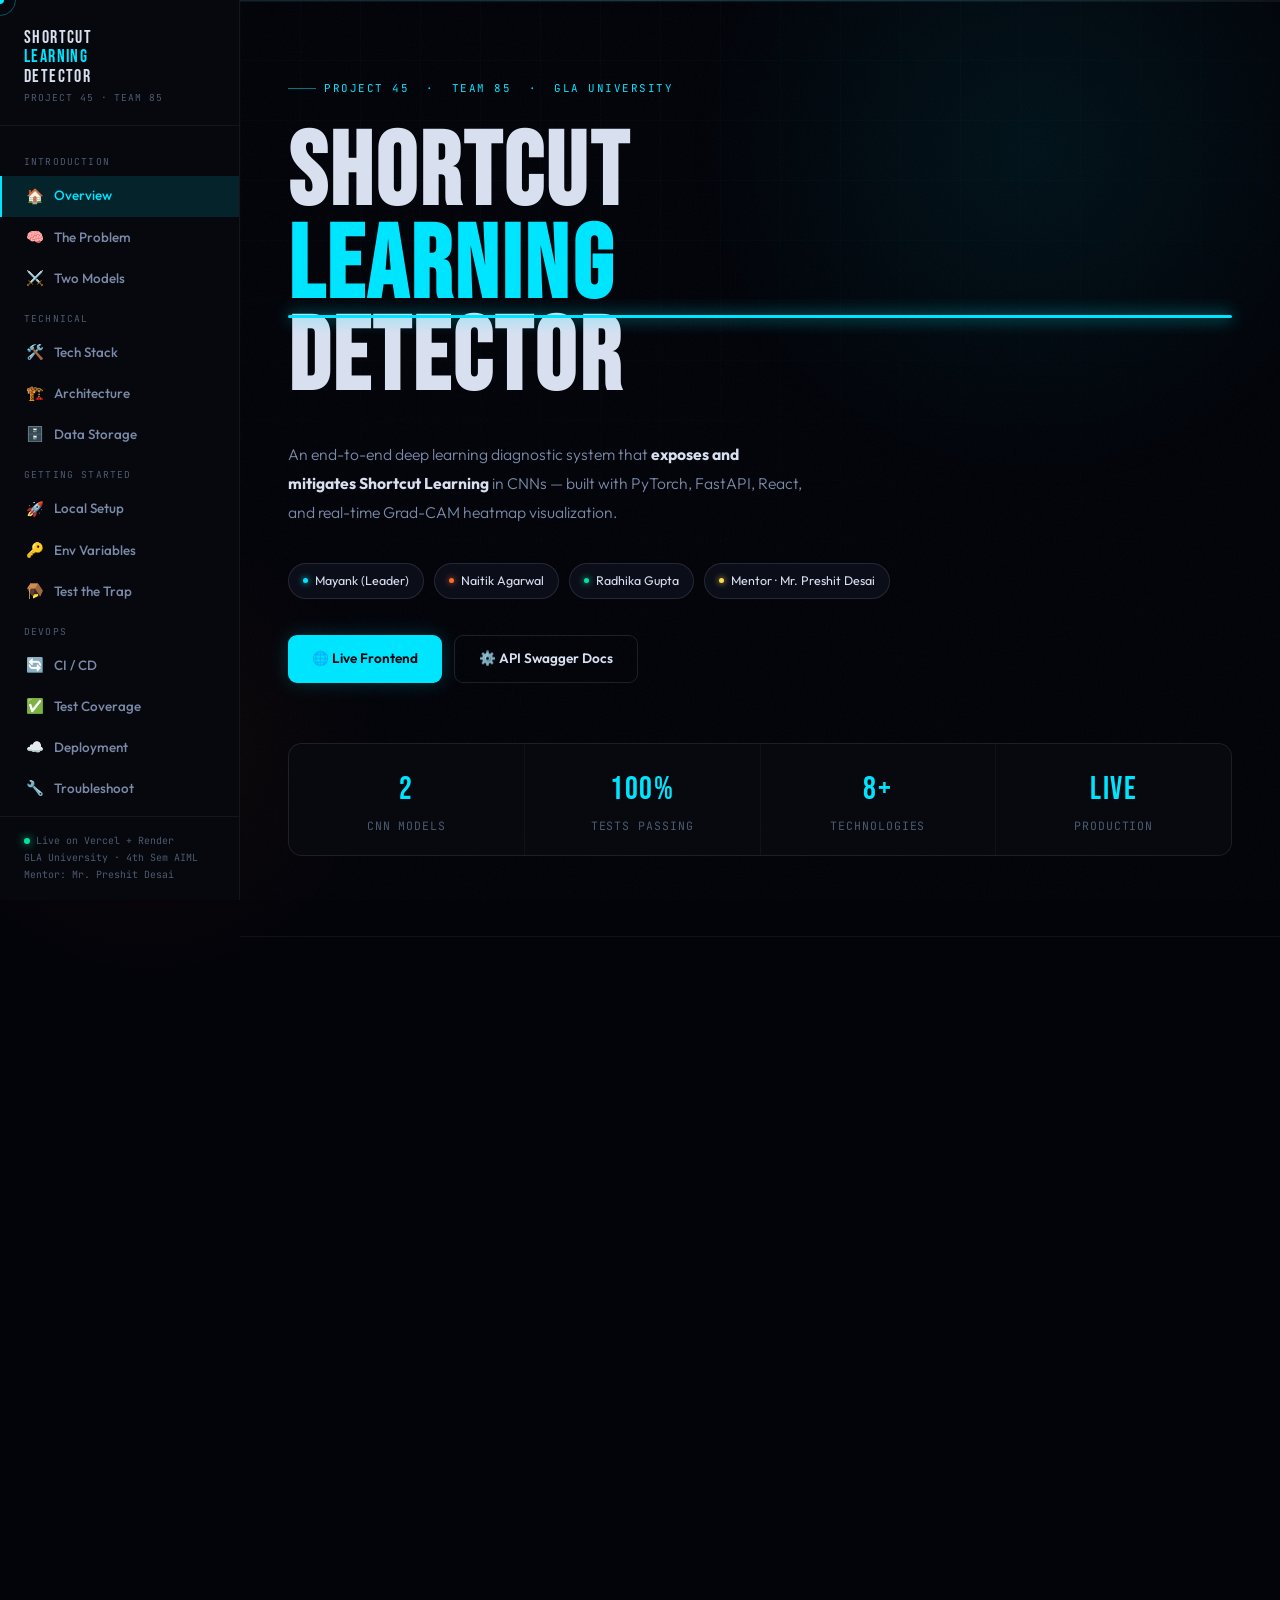
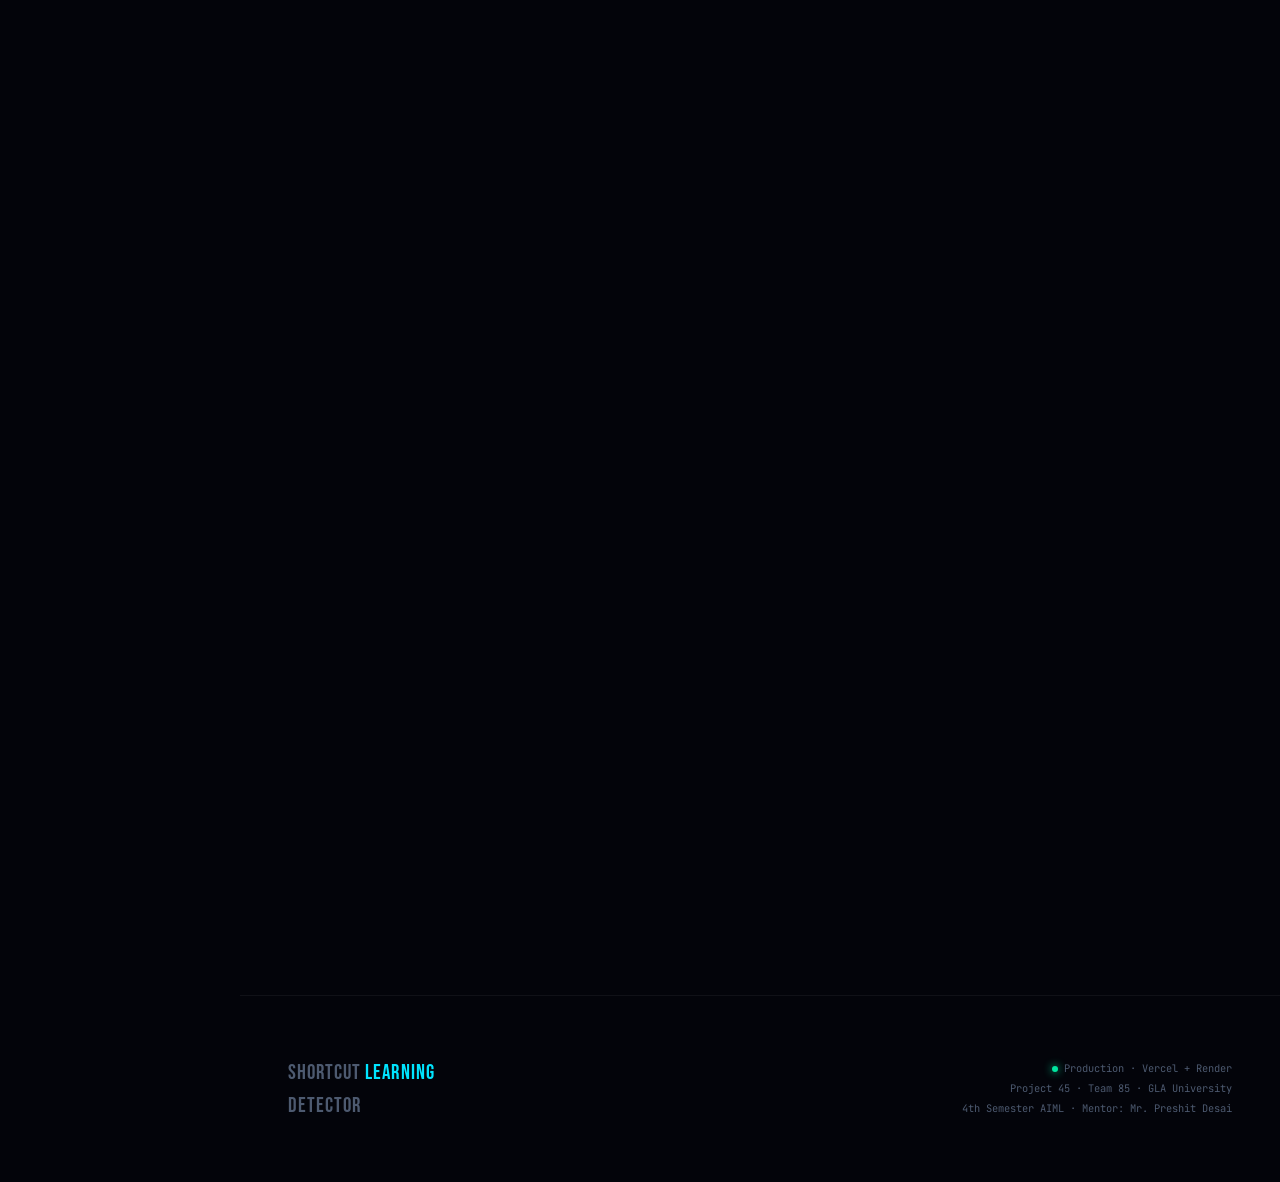
==== commit bc46e257: "Update index.html for improved structure and attributes Refactor HTML structure and improve element " ====
--- a/index.html
+++ b/index.html
@@ -1,10 +1,10 @@
 <!DOCTYPE html>
-<!-- saved from url=(0043)file:///C:/Users/naiti/Downloads/index.html -->
-<html lang="en"><head><meta http-equiv="Content-Type" content="text/html; charset=UTF-8">
-
-<meta name="viewport" content="width=device-width,initial-scale=1.0">
+<html lang="en">
+<head>
+<meta charset="UTF-8"/>
+<meta name="viewport" content="width=device-width,initial-scale=1.0"/>
 <title>Shortcut Learning Detector · Interactive Docs</title>
-<link href="./index2_files/css2" rel="stylesheet">
+<link href="https://fonts.googleapis.com/css2?family=Bebas+Neue&family=Outfit:wght@300;400;500;600;700&family=JetBrains+Mono:wght@300;400;500&display=swap" rel="stylesheet"/>
 <style>
 :root{
   --bg:#03040a;--s1:#07090f;--s2:#0b0e19;--s3:#101424;
@@ -355,13 +355,13 @@
 </head>
 <body>
 
-<div id="cur" style="left: 940px; top: 179px;"></div>
-<div id="ring" style="left: 915.66px; top: 187.675px;"></div>
+<div id="cur"></div>
+<div id="ring"></div>
 <div class="grid-bg"></div>
 <div class="glow-1"></div>
 <div class="glow-2"></div>
 <div class="scan"></div>
-<div class="progress-bar"><div class="progress-fill" id="prog" style="width: 0%;"></div></div>
+<div class="progress-bar"><div class="progress-fill" id="prog"></div></div>
 
 <!-- MOBILE TOGGLE -->
 <button class="mob-toggle" id="mob-toggle" onclick="toggleSidebar()">☰</button>
@@ -374,25 +374,25 @@
   </div>
   <div class="sidebar-nav">
     <div class="nav-group-label">Introduction</div>
-    <a class="nav-item active" onclick="scrollTo(&#39;hero&#39;)"><span class="ni">🏠</span> Overview</a>
-    <a class="nav-item" onclick="scrollTo(&#39;problem&#39;)"><span class="ni">🧠</span> The Problem</a>
-    <a class="nav-item" onclick="scrollTo(&#39;models&#39;)"><span class="ni">⚔️</span> Two Models</a>
+    <a class="nav-item active" onclick="scrollTo('hero')"><span class="ni">🏠</span> Overview</a>
+    <a class="nav-item" onclick="scrollTo('problem')"><span class="ni">🧠</span> The Problem</a>
+    <a class="nav-item" onclick="scrollTo('models')"><span class="ni">⚔️</span> Two Models</a>
 
     <div class="nav-group-label">Technical</div>
-    <a class="nav-item" onclick="scrollTo(&#39;stack&#39;)"><span class="ni">🛠️</span> Tech Stack</a>
-    <a class="nav-item" onclick="scrollTo(&#39;arch&#39;)"><span class="ni">🏗️</span> Architecture</a>
-    <a class="nav-item" onclick="scrollTo(&#39;data&#39;)"><span class="ni">🗄️</span> Data Storage</a>
+    <a class="nav-item" onclick="scrollTo('stack')"><span class="ni">🛠️</span> Tech Stack</a>
+    <a class="nav-item" onclick="scrollTo('arch')"><span class="ni">🏗️</span> Architecture</a>
+    <a class="nav-item" onclick="scrollTo('data')"><span class="ni">🗄️</span> Data Storage</a>
 
     <div class="nav-group-label">Getting Started</div>
-    <a class="nav-item" onclick="scrollTo(&#39;setup&#39;)"><span class="ni">🚀</span> Local Setup</a>
-    <a class="nav-item" onclick="scrollTo(&#39;envvars&#39;)"><span class="ni">🔑</span> Env Variables</a>
-    <a class="nav-item" onclick="scrollTo(&#39;trap&#39;)"><span class="ni">🪤</span> Test the Trap</a>
+    <a class="nav-item" onclick="scrollTo('setup')"><span class="ni">🚀</span> Local Setup</a>
+    <a class="nav-item" onclick="scrollTo('envvars')"><span class="ni">🔑</span> Env Variables</a>
+    <a class="nav-item" onclick="scrollTo('trap')"><span class="ni">🪤</span> Test the Trap</a>
 
     <div class="nav-group-label">DevOps</div>
-    <a class="nav-item" onclick="scrollTo(&#39;cicd&#39;)"><span class="ni">🔄</span> CI / CD</a>
-    <a class="nav-item" onclick="scrollTo(&#39;tests&#39;)"><span class="ni">✅</span> Test Coverage</a>
-    <a class="nav-item" onclick="scrollTo(&#39;deploy&#39;)"><span class="ni">☁️</span> Deployment</a>
-    <a class="nav-item" onclick="scrollTo(&#39;trouble&#39;)"><span class="ni">🔧</span> Troubleshoot</a>
+    <a class="nav-item" onclick="scrollTo('cicd')"><span class="ni">🔄</span> CI / CD</a>
+    <a class="nav-item" onclick="scrollTo('tests')"><span class="ni">✅</span> Test Coverage</a>
+    <a class="nav-item" onclick="scrollTo('deploy')"><span class="ni">☁️</span> Deployment</a>
+    <a class="nav-item" onclick="scrollTo('trouble')"><span class="ni">🔧</span> Troubleshoot</a>
   </div>
   <div class="sidebar-footer">
     <div><span class="live-dot"></span>Live on Vercel + Render</div>
@@ -432,7 +432,7 @@
 </section>
 
 <!-- ══════ PROBLEM ══════ -->
-<section class="section rv on" id="problem">
+<section class="section rv" id="problem">
   <div class="sec-eyebrow">Core Concept</div>
   <h2 class="sec-title">The <span class="ac">Problem</span></h2>
   <div class="card">
@@ -454,7 +454,7 @@
 </section>
 
 <!-- ══════ MODELS ══════ -->
-<section class="section rv on" id="models">
+<section class="section rv" id="models">
   <div class="sec-eyebrow">The Experiment</div>
   <h2 class="sec-title">Two <span class="ac">Models</span></h2>
   <div class="model-row">
@@ -492,7 +492,7 @@
 </section>
 
 <!-- ══════ TECH STACK ══════ -->
-<section class="section rv on" id="stack">
+<section class="section rv" id="stack">
   <div class="sec-eyebrow">Technologies</div>
   <h2 class="sec-title">Full <span class="ac">Tech Stack</span></h2>
   <div class="card">
@@ -518,7 +518,7 @@
 </section>
 
 <!-- ══════ ARCHITECTURE ══════ -->
-<section class="section rv on" id="arch">
+<section class="section rv" id="arch">
   <div class="sec-eyebrow">System Design</div>
   <h2 class="sec-title">System <span class="ac">Architecture</span></h2>
   <div class="arch">
@@ -531,7 +531,7 @@
 <span class="h">│              FastAPI BACKEND (Render)                │</span>
 │                                                     │
 │  <span class="g">┌───────────┐</span>   <span class="o">┌──────────────┐</span>   <span class="y">┌───────────┐</span>  │
-│  <span class="g">│  PyTorch  │</span>──▶<span class="o">│ OpenCV       │</span>   <span class="y">│ Weights &amp; │</span>  │
+│  <span class="g">│  PyTorch  │</span>──▶<span class="o">│ OpenCV       │</span>   <span class="y">│ Weights & │</span>  │
 │  <span class="g">│ Inference │</span>   <span class="o">│ Grad-CAM     │</span>   <span class="y">│ Biases    │</span>  │
 │  <span class="g">└───────────┘</span>   <span class="o">└──────┬───────┘</span>   <span class="y">└───────────┘</span>  │
 │                         │                           │
@@ -544,7 +544,7 @@
 </section>
 
 <!-- ══════ DATA ══════ -->
-<section class="section rv on" id="data">
+<section class="section rv" id="data">
   <div class="sec-eyebrow">Storage Strategy</div>
   <h2 class="sec-title">Data <span class="ac">Architecture</span></h2>
   <div class="card">
@@ -564,7 +564,7 @@
 </section>
 
 <!-- ══════ SETUP ══════ -->
-<section class="section rv on" id="setup">
+<section class="section rv" id="setup">
   <div class="sec-eyebrow">Getting Started</div>
   <h2 class="sec-title">Local <span class="ac">Setup</span></h2>
   <p style="color:var(--muted2);font-size:.88rem;margin-bottom:24px">Windows PowerShell · Requires Python 3.10+ and Node.js</p>
@@ -575,7 +575,7 @@
       <div class="step"><div class="sn"></div><div class="sb"><h4>Install Dependencies</h4><pre>pip install --upgrade pip
 pip install -r backend/requirements.txt</pre></div></div>
       <div class="step"><div class="sn"></div><div class="sb">
-        <h4>Generate Model Weights &nbsp;<span style="color:var(--red);font-family:&#39;JetBrains Mono&#39;,monospace;font-size:.7rem">CRITICAL</span></h4>
+        <h4>Generate Model Weights &nbsp;<span style="color:var(--red);font-family:'JetBrains Mono',monospace;font-size:.7rem">CRITICAL</span></h4>
         <p>Downloads MNIST, applies color transforms, trains both CNNs, saves <code>.pth</code> files. Skipping causes <code>FileNotFoundError</code>.</p>
         <pre>cd backend
 python train_biased_model.py
@@ -589,7 +589,7 @@
 </section>
 
 <!-- ══════ ENV VARS ══════ -->
-<section class="section rv on" id="envvars">
+<section class="section rv" id="envvars">
   <div class="sec-eyebrow">Configuration</div>
   <h2 class="sec-title">Environment <span class="ac">Variables</span></h2>
   <div class="card" style="margin-bottom:14px">
@@ -602,7 +602,7 @@
 <span class="cm"># Redis — In-memory caching</span>
 REDIS_URL=redis://your_redis_url:port
 
-<span class="cm"># Weights &amp; Biases — MLOps tracking</span>
+<span class="cm"># Weights & Biases — MLOps tracking</span>
 WANDB_API_KEY=your_wandb_api_key</pre>
   </div>
   <div class="card">
@@ -614,7 +614,7 @@
 </section>
 
 <!-- ══════ TRAP ══════ -->
-<section class="section rv on" id="trap">
+<section class="section rv" id="trap">
   <div class="sec-eyebrow">Demonstration</div>
   <h2 class="sec-title">Test the <span class="ac">Shortcut Trap</span></h2>
   <p style="color:var(--muted2);font-size:.88rem;margin-bottom:22px">Trigger a live misclassification and watch Grad-CAM reveal what the biased model is actually "seeing."</p>
@@ -635,7 +635,7 @@
 </section>
 
 <!-- ══════ CI/CD ══════ -->
-<section class="section rv on" id="cicd">
+<section class="section rv" id="cicd">
   <div class="sec-eyebrow">DevOps</div>
   <h2 class="sec-title">CI / CD <span class="ac">Pipeline</span></h2>
   <p style="color:var(--muted2);font-size:.88rem;margin-bottom:22px">Every <code>push</code> or <code>pull_request</code> to <code>main</code> triggers GitHub Actions.</p>
@@ -657,7 +657,7 @@
 </section>
 
 <!-- ══════ TESTS ══════ -->
-<section class="section rv on" id="tests">
+<section class="section rv" id="tests">
   <div class="sec-eyebrow">Quality Assurance</div>
   <h2 class="sec-title">Test <span class="ac">Coverage</span></h2>
   <div class="card" style="margin-bottom:14px"><p class="cb" style="margin-bottom:12px">PyTest + HTTPX simulates full API cycles without a live server.</p><pre>pytest test_main.py -v</pre></div>
@@ -670,7 +670,7 @@
 </section>
 
 <!-- ══════ DEPLOY ══════ -->
-<section class="section rv on" id="deploy">
+<section class="section rv" id="deploy">
   <div class="sec-eyebrow">Production</div>
   <h2 class="sec-title">Live <span class="ac">Deployment</span></h2>
   <div class="card">
@@ -679,7 +679,7 @@
         <thead><tr><th>Component</th><th>Platform</th><th>URL</th></tr></thead>
         <tbody>
           <tr><td><strong>Frontend</strong></td><td><span class="pill pc">Vercel</span></td><td><a href="https://shortcut-learning-detector.vercel.app/" style="color:var(--cyan);font-size:.8rem">shortcut-learning-detector.vercel.app</a></td></tr>
-          <tr><td><strong>Backend API</strong></td><td><span class="pill pg">Render</span></td><td><a href="https://shortcut-learning-detector-pgcc.onrender.com/" style="color:var(--cyan);font-size:.8rem">shortcut-learning-detector-pgcc.onrender.com</a></td></tr>
+          <tr><td><strong>Backend API</strong></td><td><span class="pill pg">Render</span></td><td><a href="https://shortcut-learning-detector-pgcc.onrender.com" style="color:var(--cyan);font-size:.8rem">shortcut-learning-detector-pgcc.onrender.com</a></td></tr>
           <tr><td><strong>Swagger Docs</strong></td><td><span class="pill pg">Render</span></td><td><a href="https://shortcut-learning-detector-pgcc.onrender.com/docs" style="color:var(--cyan);font-size:.8rem">.../docs</a></td></tr>
         </tbody>
       </table>
@@ -688,7 +688,7 @@
 </section>
 
 <!-- ══════ TROUBLESHOOT ══════ -->
-<section class="section rv on" id="trouble">
+<section class="section rv" id="trouble">
   <div class="sec-eyebrow">Support</div>
   <h2 class="sec-title">Common <span class="ac">Errors</span></h2>
   <div class="tr2"><div class="tq"><span class="tt">FileNotFoundError</span> Server fails to start</div><div class="ta">Skipped model training. Run both scripts: <code>python train_biased_model.py</code> and <code>python train_unbiased_model.py</code> inside <code>backend/</code>.</div></div>
@@ -757,6 +757,5 @@
 // MOBILE SIDEBAR
 function toggleSidebar(){document.getElementById('sidebar').classList.toggle('open')}
 </script>
-
-
-</body></html>+</body>
+</html>
